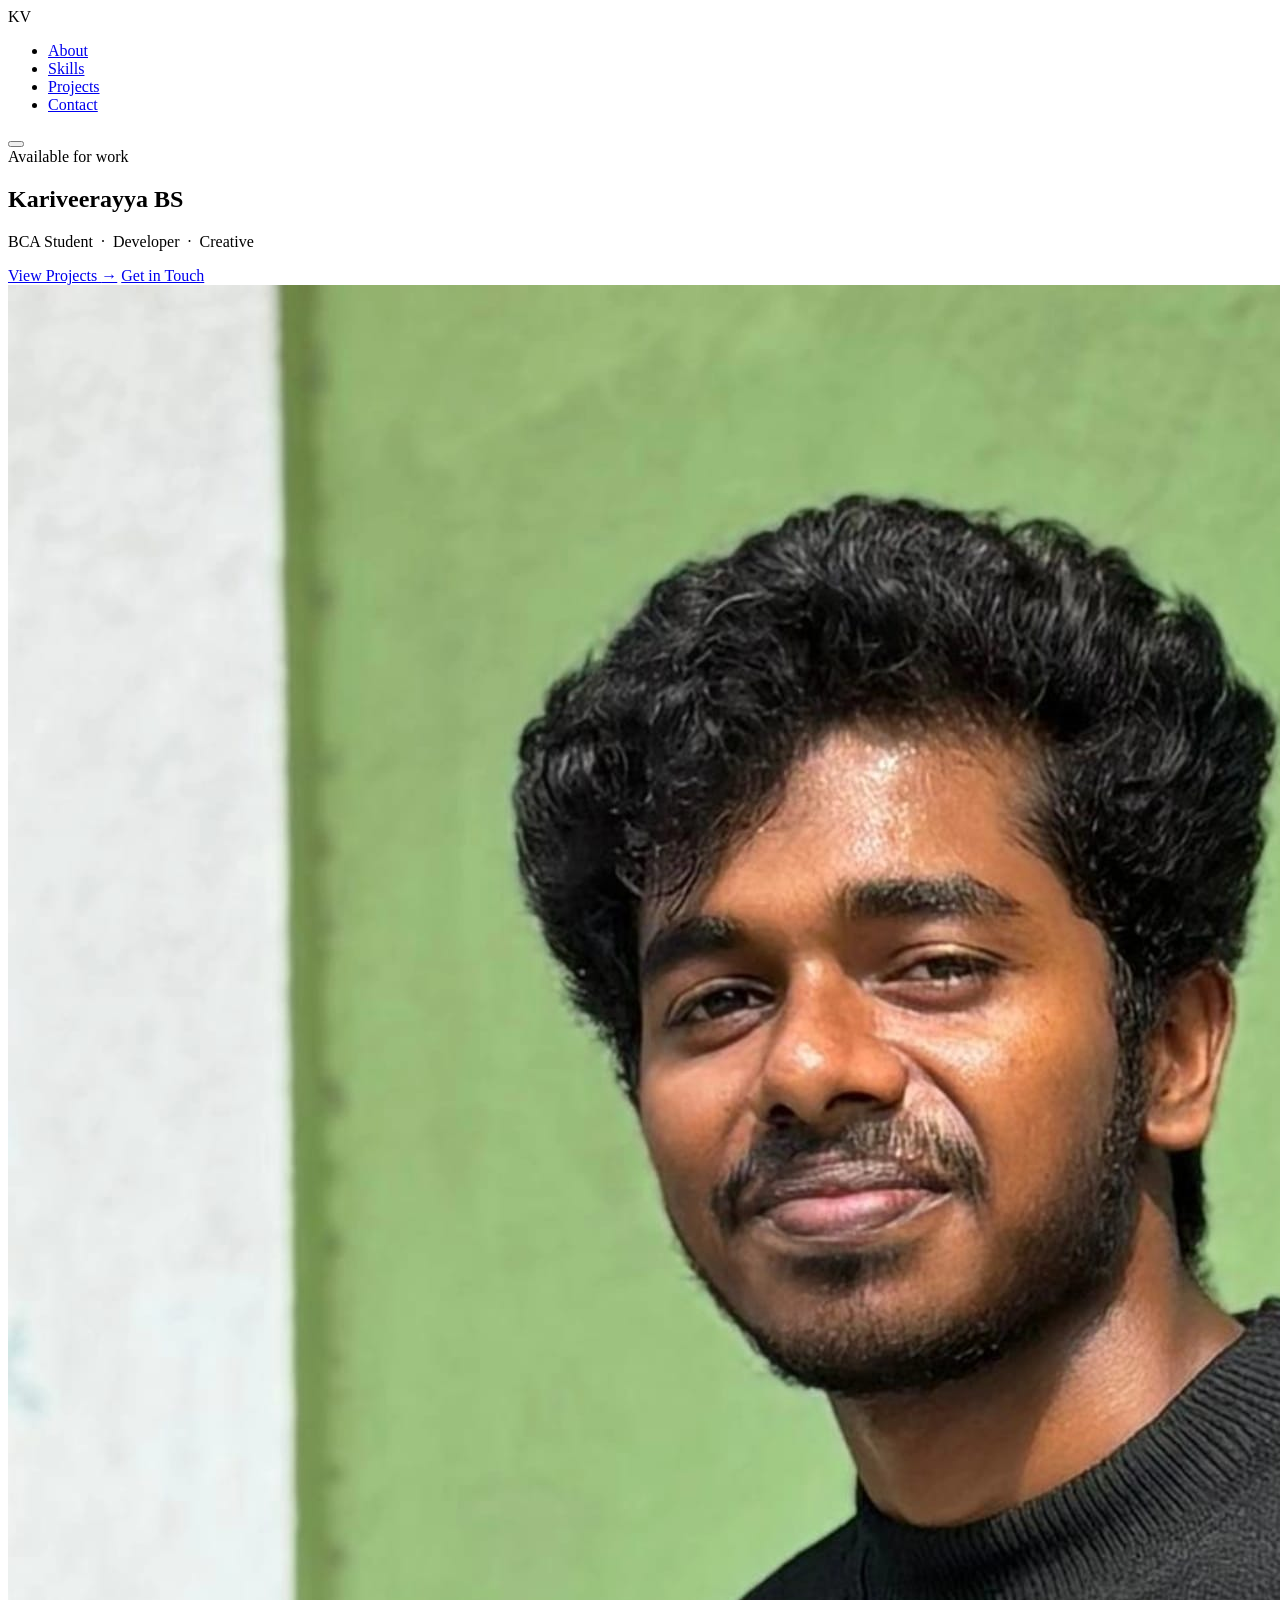
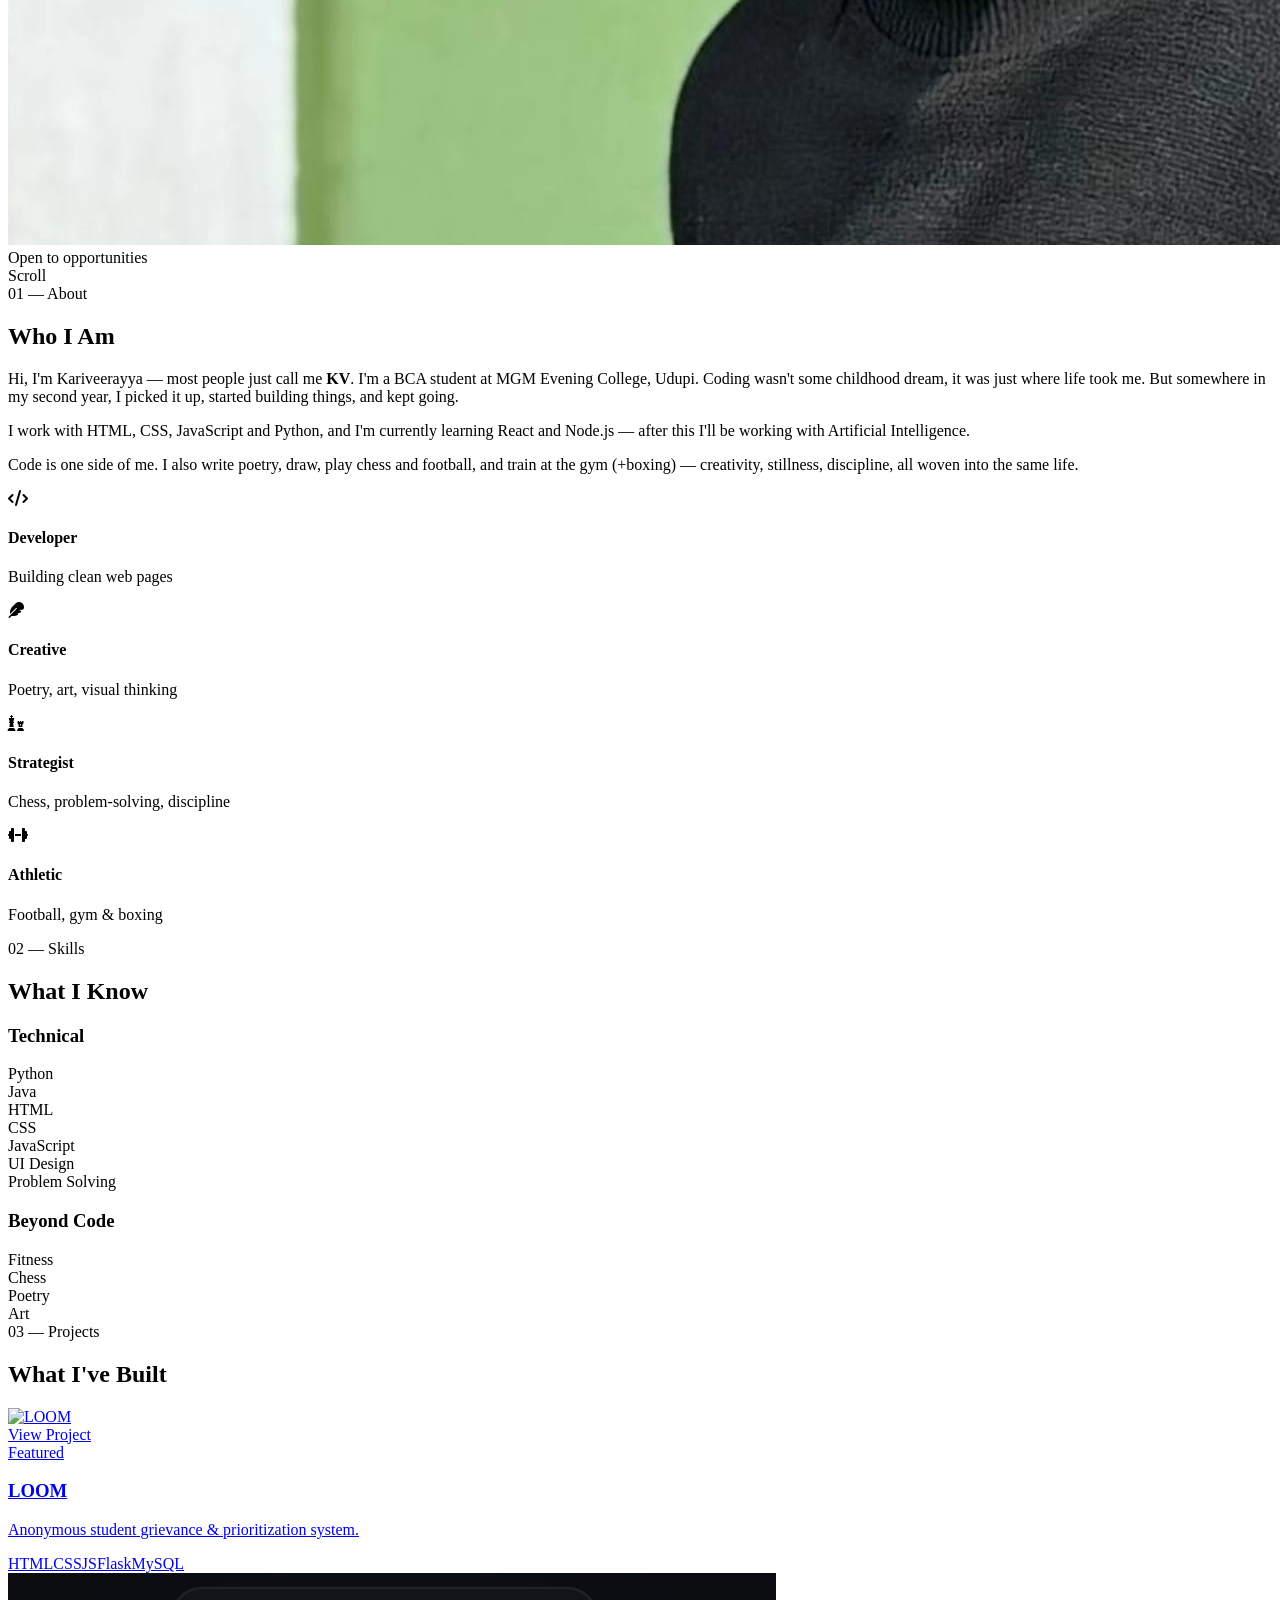
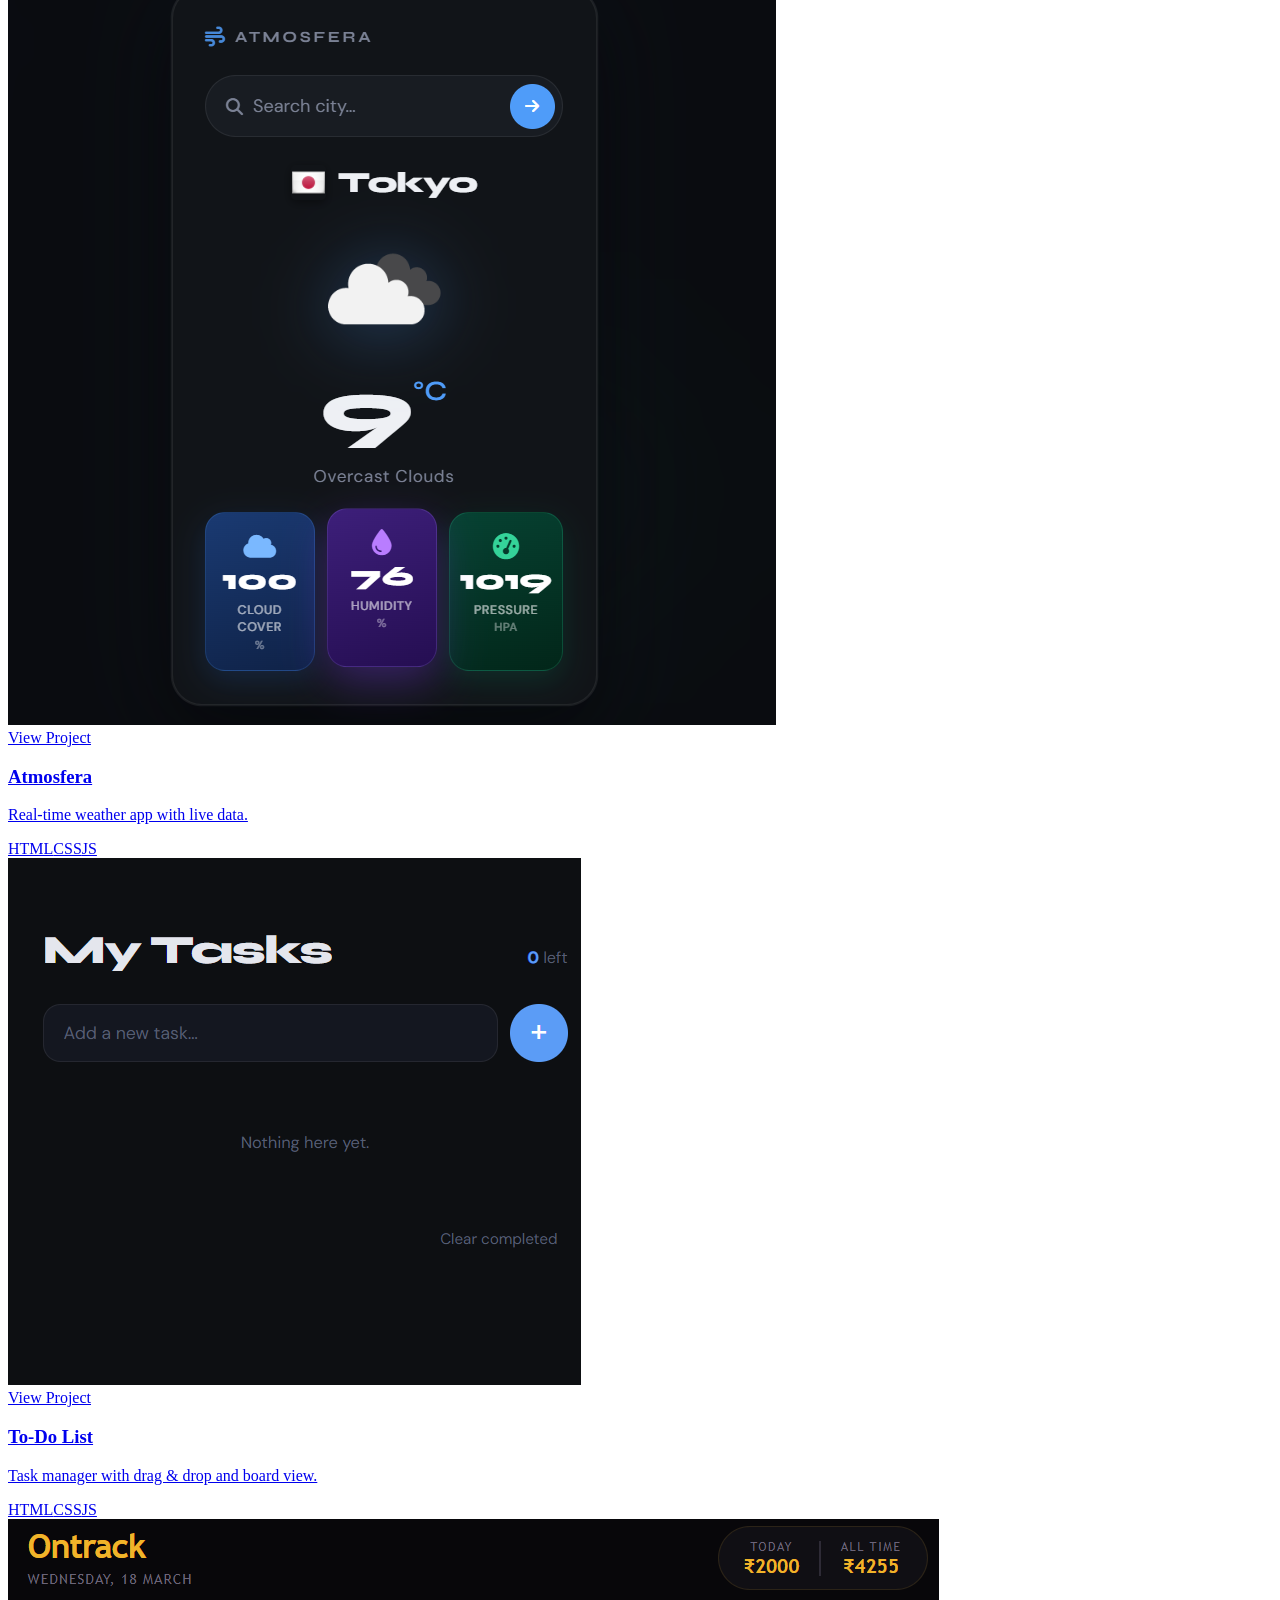
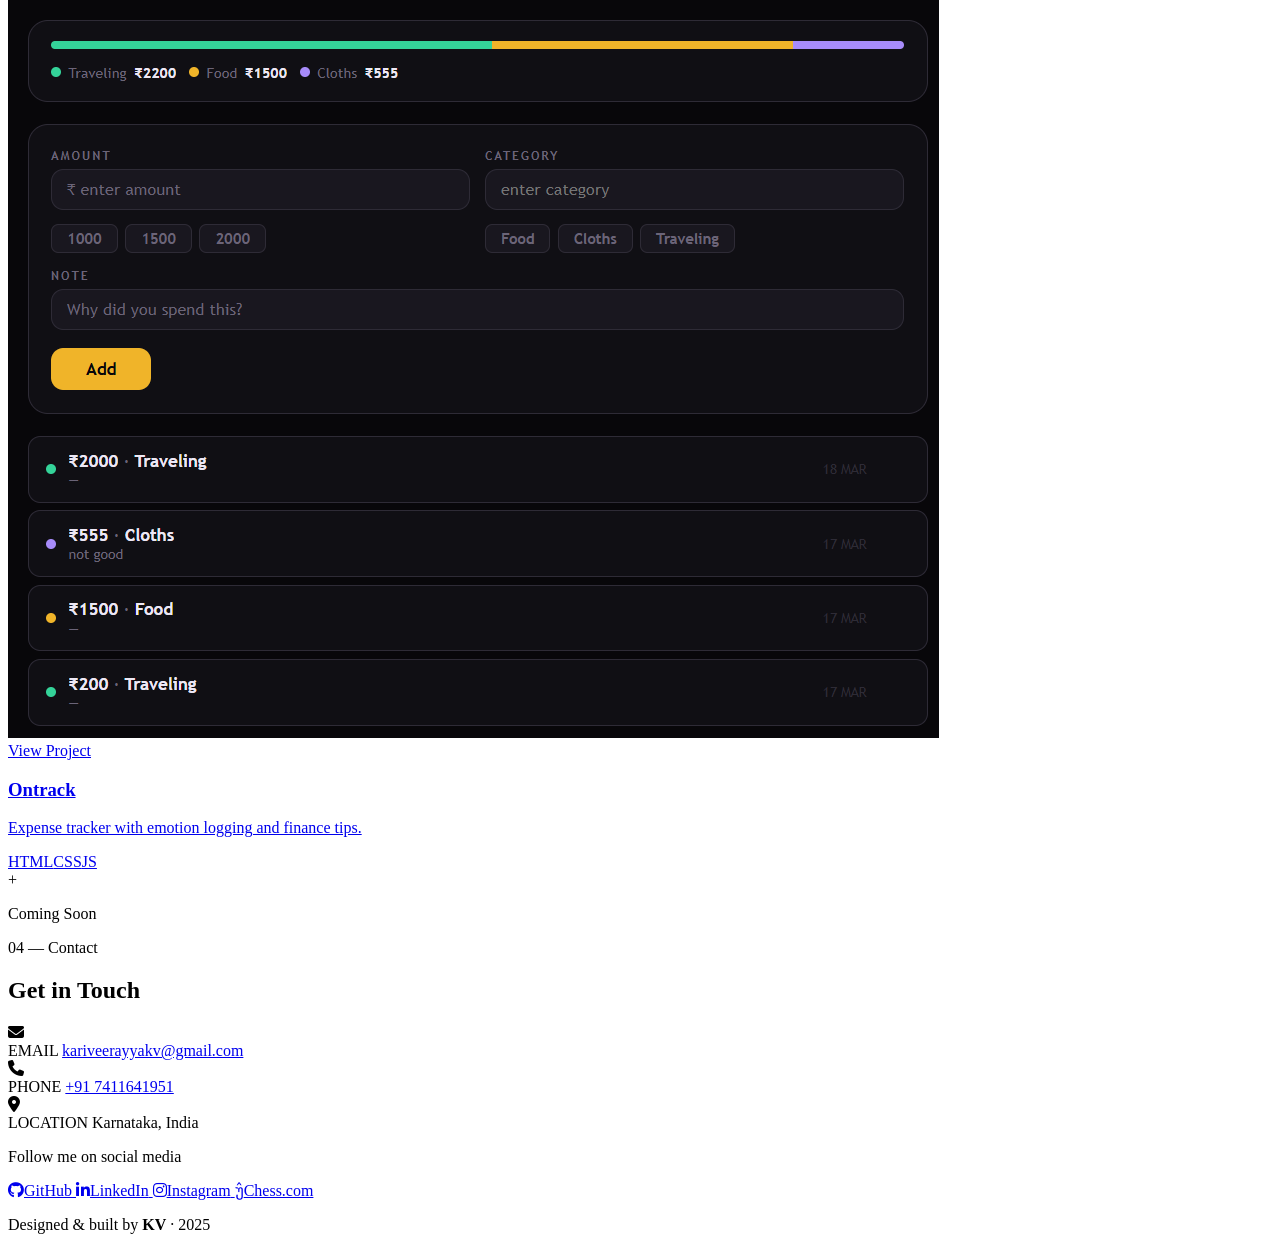
==== index.html @ 2c74ea08 "Update index.html" ====
<!DOCTYPE html>
<html lang="en">
<head>
  <meta charset="UTF-8">
  <meta name="viewport" content="width=device-width, initial-scale=1.0">
  <title>KV — Portfolio</title>
  <link rel="stylesheet" href="Portfolio.css">
  <link rel="stylesheet" href="https://cdnjs.cloudflare.com/ajax/libs/font-awesome/6.4.0/css/all.min.css">
</head>
<body>

  <div class="cursor" id="cursor"></div>
  <div class="cursor-trail" id="cursorTrail"></div>

  <header class="navbar" id="navbar">
    <span class="logo">KV</span>
    <nav>
      <ul id="nav-links">
        <li><a href="#about">About</a></li>
        <li><a href="#skills">Skills</a></li>
        <li><a href="#projects">Projects</a></li>
        <li><a href="#contact">Contact</a></li>
      </ul>
    </nav>
    <button class="menu-btn" onclick="toggleMenu()" aria-label="Toggle menu">
      <span></span><span></span><span></span>
    </button>
  </header>

  <section class="hero">
    <div class="hero-bg">
      <div class="hero-grid"></div>
      <div class="blob blob-1"></div>
      <div class="blob blob-2"></div>
    </div>
    <div class="hero-content">
      <div class="hero-text">
        <div class="hero-badge">Available for work</div>
        <h1 class="hero-name">
          <span class="name-line">Kariveerayya</span>
          <span class="name-line accent-line">BS</span>
        </h1>
        <p class="hero-sub">BCA Student &nbsp;·&nbsp; Developer &nbsp;·&nbsp; Creative</p>
        <div class="hero-cta">
          <a href="#projects" class="btn-primary">View Projects <span class="btn-arrow">→</span></a>
          <a href="#contact" class="btn-ghost">Get in Touch</a>
        </div>
      </div>
      <div class="hero-image">
        <div class="img-ring"></div>
        <div class="img-wrap">
          <img src="Profile.jpeg" alt="KV">
        </div>
        <div class="img-tag">
          <span class="dot-pulse"></span>
          Open to opportunities
        </div>
      </div>
    </div>
    <div class="scroll-hint">
      <span>Scroll</span>
      <div class="scroll-line"></div>
    </div>
  </section>

  <section id="about">
    <div class="section-inner">
      <div class="section-label">01 — About</div>
      <h2 class="section-title">Who I Am</h2>
      <div class="about-grid">
        <div class="about-text">
          <p>Hi, I'm Kariveerayya — most people just call me <strong>KV</strong>. I'm a BCA student at MGM Evening College, Udupi. Coding wasn't some childhood dream, it was just where life took me. But somewhere in my second year, I picked it up, started building things, and kept going.</p>
          <p>I work with HTML, CSS, JavaScript and Python, and I'm currently learning React and Node.js — after this I'll be working with Artificial Intelligence.</p>
          <p>Code is one side of me. I also write poetry, draw, play chess and football, and train at the gym (+boxing) — creativity, stillness, discipline, all woven into the same life.</p>
        </div>
        <div class="about-cards">
          <div class="about-card">
            <span class="card-icon"><i class="fa-solid fa-code"></i></span>
            <h4>Developer</h4>
            <p>Building clean web pages</p>
          </div>
          <div class="about-card">
            <span class="card-icon"><i class="fa-solid fa-feather"></i></span>
            <h4>Creative</h4>
            <p>Poetry, art, visual thinking</p>
          </div>
          <div class="about-card">
            <span class="card-icon"><i class="fa-solid fa-chess"></i></span>
            <h4>Strategist</h4>
            <p>Chess, problem-solving, discipline</p>
          </div>
          <div class="about-card">
            <span class="card-icon"><i class="fa-solid fa-dumbbell"></i></span>
            <h4>Athletic</h4>
            <p>Football, gym & boxing</p>
          </div>
        </div>
      </div>
    </div>
  </section>

  <section id="skills">
    <div class="section-inner">
      <div class="section-label">02 — Skills</div>
      <h2 class="section-title">What I Know</h2>
      <div class="skills-wrap">
        <div class="skills-group">
          <h3 class="skills-group-title">Technical</h3>
          <div class="skill-list">
            <div class="skill-pill">Python</div>
            <div class="skill-pill">Java</div>
            <div class="skill-pill">HTML</div>
            <div class="skill-pill">CSS</div>
            <div class="skill-pill">JavaScript</div>
            <div class="skill-pill">UI Design</div>
            <div class="skill-pill">Problem Solving</div>
          </div>
        </div>
        <div class="skills-group">
          <h3 class="skills-group-title">Beyond Code</h3>
          <div class="skill-list">
            <div class="skill-pill alt">Fitness</div>
            <div class="skill-pill alt">Chess</div>
            <div class="skill-pill alt">Poetry</div>
            <div class="skill-pill alt">Art</div>
          </div>
        </div>
      </div>
    </div>
  </section>

  <section id="projects">
    <div class="section-inner">
      <div class="section-label">03 — Projects</div>
      <h2 class="section-title">What I've Built</h2>
      <div class="project-grid">

        <div class="project-card">
          <a href="https://kariveerayyakv.github.io/Loom/" target="_blank" class="project-link">
            <div class="project-preview">
              <img src="loom.png" alt="LOOM">
              <div class="project-overlay"><span>View Project</span></div>
            </div>
            <div class="project-info">
              <div class="project-meta">
                <span class="project-badge featured">Featured</span>
              </div>
              <h3>LOOM</h3>
              <p>Anonymous student grievance & prioritization system.</p>
              <div class="project-tags"><span>HTML</span><span>CSS</span><span>JS</span><span>Flask</span><span>MySQL</span></div>
            </div>
          </a>
        </div>

        <div class="project-card">
          <a href="weather.html" class="project-link">
            <div class="project-preview">
              <img src="weather.png" alt="Atmosfera">
              <div class="project-overlay"><span>View Project</span></div>
            </div>
            <div class="project-info">
              <h3>Atmosfera</h3>
              <p>Real-time weather app with live data.</p>
              <div class="project-tags"><span>HTML</span><span>CSS</span><span>JS</span></div>
            </div>
          </a>
        </div>

        <div class="project-card">
          <a href="todolist.html" class="project-link">
            <div class="project-preview">
              <img src="todolist.png" alt="To-Do List">
              <div class="project-overlay"><span>View Project</span></div>
            </div>
            <div class="project-info">
              <h3>To-Do List</h3>
              <p>Task manager with drag & drop and board view.</p>
              <div class="project-tags"><span>HTML</span><span>CSS</span><span>JS</span></div>
            </div>
          </a>
        </div>

        <div class="project-card">
          <a href="ontrack.html" class="project-link">
            <div class="project-preview">
              <img src="Ontrack.png" alt="Ontrack">
              <div class="project-overlay"><span>View Project</span></div>
            </div>
            <div class="project-info">
              <h3>Ontrack</h3>
              <p>Expense tracker with emotion logging and finance tips.</p>
              <div class="project-tags"><span>HTML</span><span>CSS</span><span>JS</span></div>
            </div>
          </a>
        </div>

        <div class="project-card project-placeholder">
          <div class="placeholder-inner">
            <span>+</span>
            <p>Coming Soon</p>
          </div>
        </div>

      </div>
    </div>
  </section>

  <section id="contact">
    <div class="section-inner">
      <div class="section-label">04 — Contact</div>
      <h2 class="section-title">Get in Touch</h2>
      <div class="contact-layout">
        <div class="contact-details">
          <div class="contact-item">
            <div class="contact-icon"><i class="fa-solid fa-envelope"></i></div>
            <div>
              <span class="contact-label">EMAIL</span>
              <a href="mailto:kariveerayyakv@gmail.com" class="contact-value">kariveerayyakv@gmail.com</a>
            </div>
          </div>
          <div class="contact-item">
            <div class="contact-icon"><i class="fa-solid fa-phone"></i></div>
            <div>
              <span class="contact-label">PHONE</span>
              <a href="tel:+917411641951" class="contact-value">+91 7411641951</a>
            </div>
          </div>
          <div class="contact-item">
            <div class="contact-icon"><i class="fa-solid fa-location-dot"></i></div>
            <div>
              <span class="contact-label">LOCATION</span>
              <span class="contact-value">Karnataka, India</span>
            </div>
          </div>
        </div>
        <div class="social-section">
          <p class="social-label">Follow me on social media</p>
          <div class="social-grid">
            <a href="https://github.com/kariveerayyakv" class="social-card" target="_blank">
              <i class="fa-brands fa-github"></i><span>GitHub</span>
            </a>
            <a href="https://www.linkedin.com/in/kariveerayya-b-s-931800388" class="social-card" target="_blank">
              <i class="fa-brands fa-linkedin-in"></i><span>LinkedIn</span>
            </a>
            <a href="https://www.instagram.com/pieces_of_kariveerayya_51" class="social-card" target="_blank">
              <i class="fa-brands fa-instagram"></i><span>Instagram</span>
            </a>
            <a href="https://www.chess.com/member/kv_51" class="social-card" target="_blank">
              <i class="fa-brands fa-chess-knight"></i><span>Chess.com</span>
            </a>
          </div>
        </div>
      </div>
    </div>
  </section>

  <footer class="site-footer">
    <p>Designed & built by <strong>KV</strong> · 2025</p>
  </footer>

  <script src="Portfolio.js"></script>
</body>
</html>
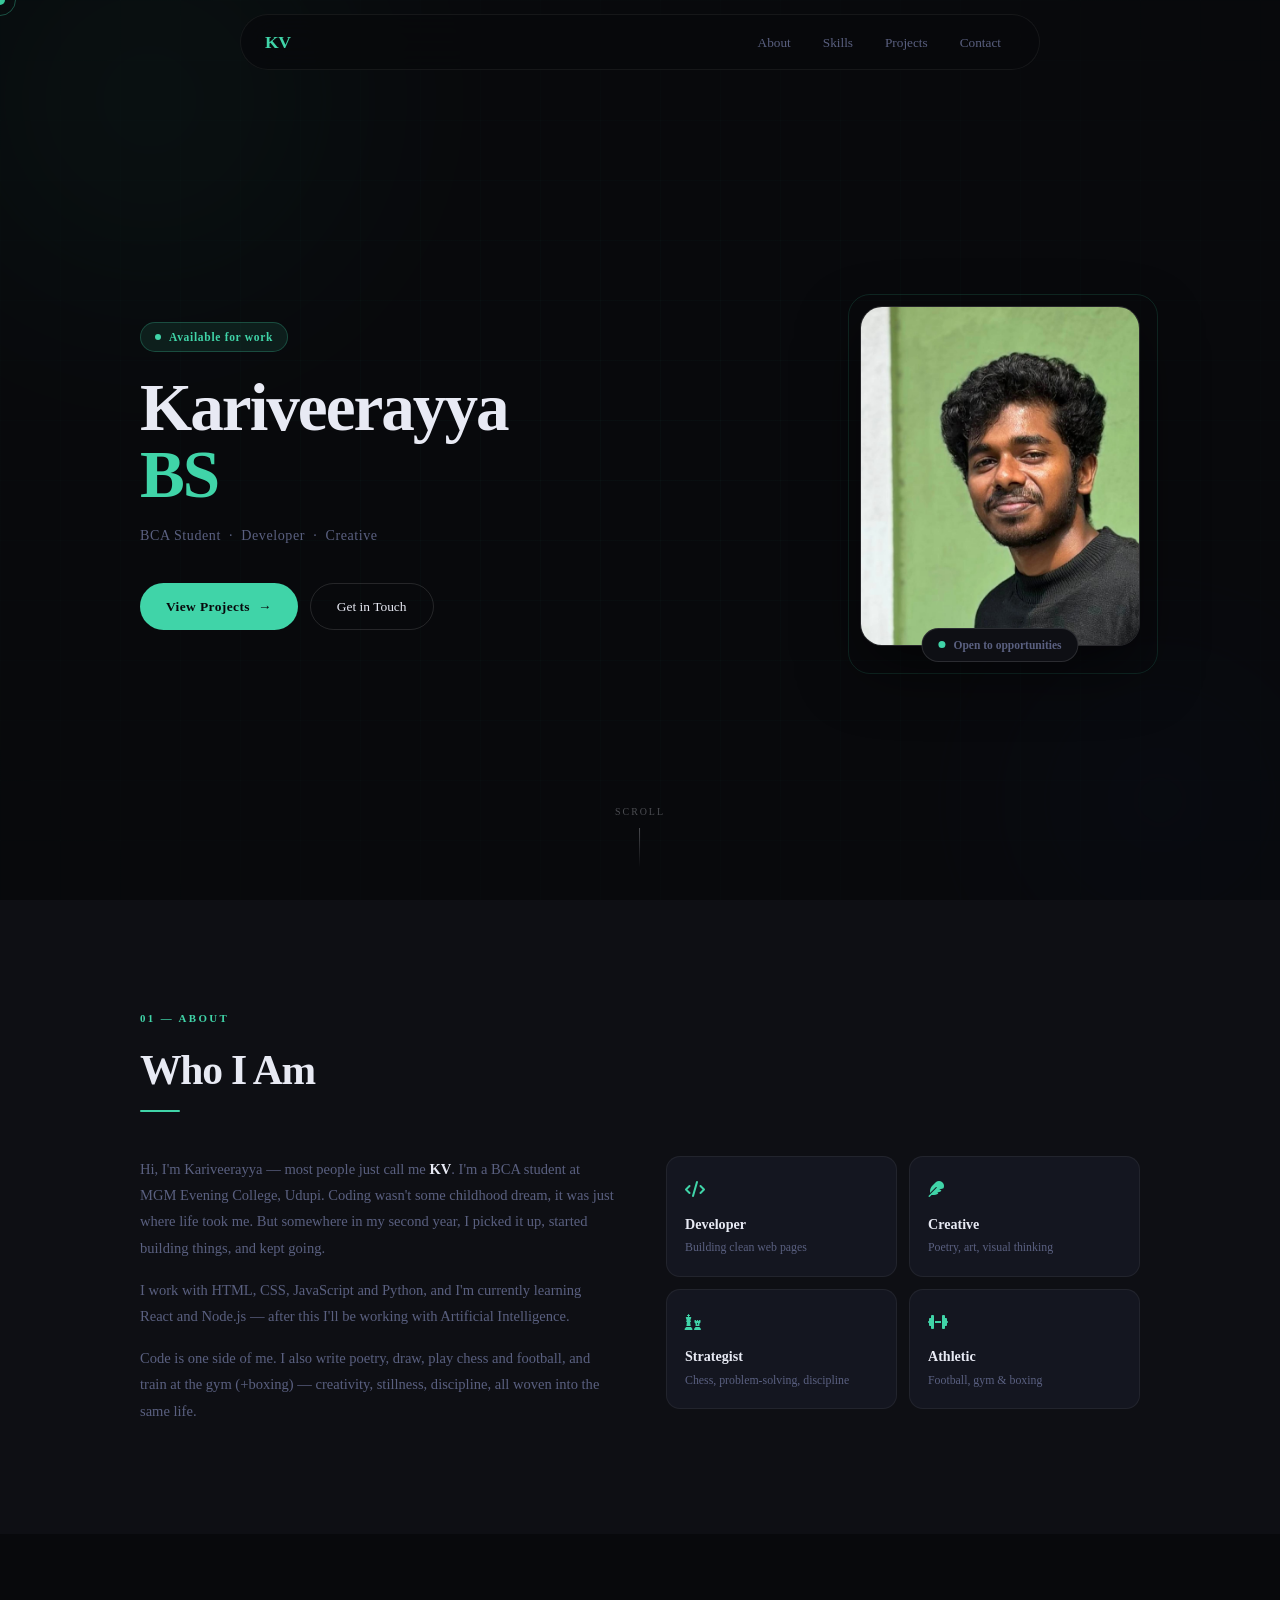
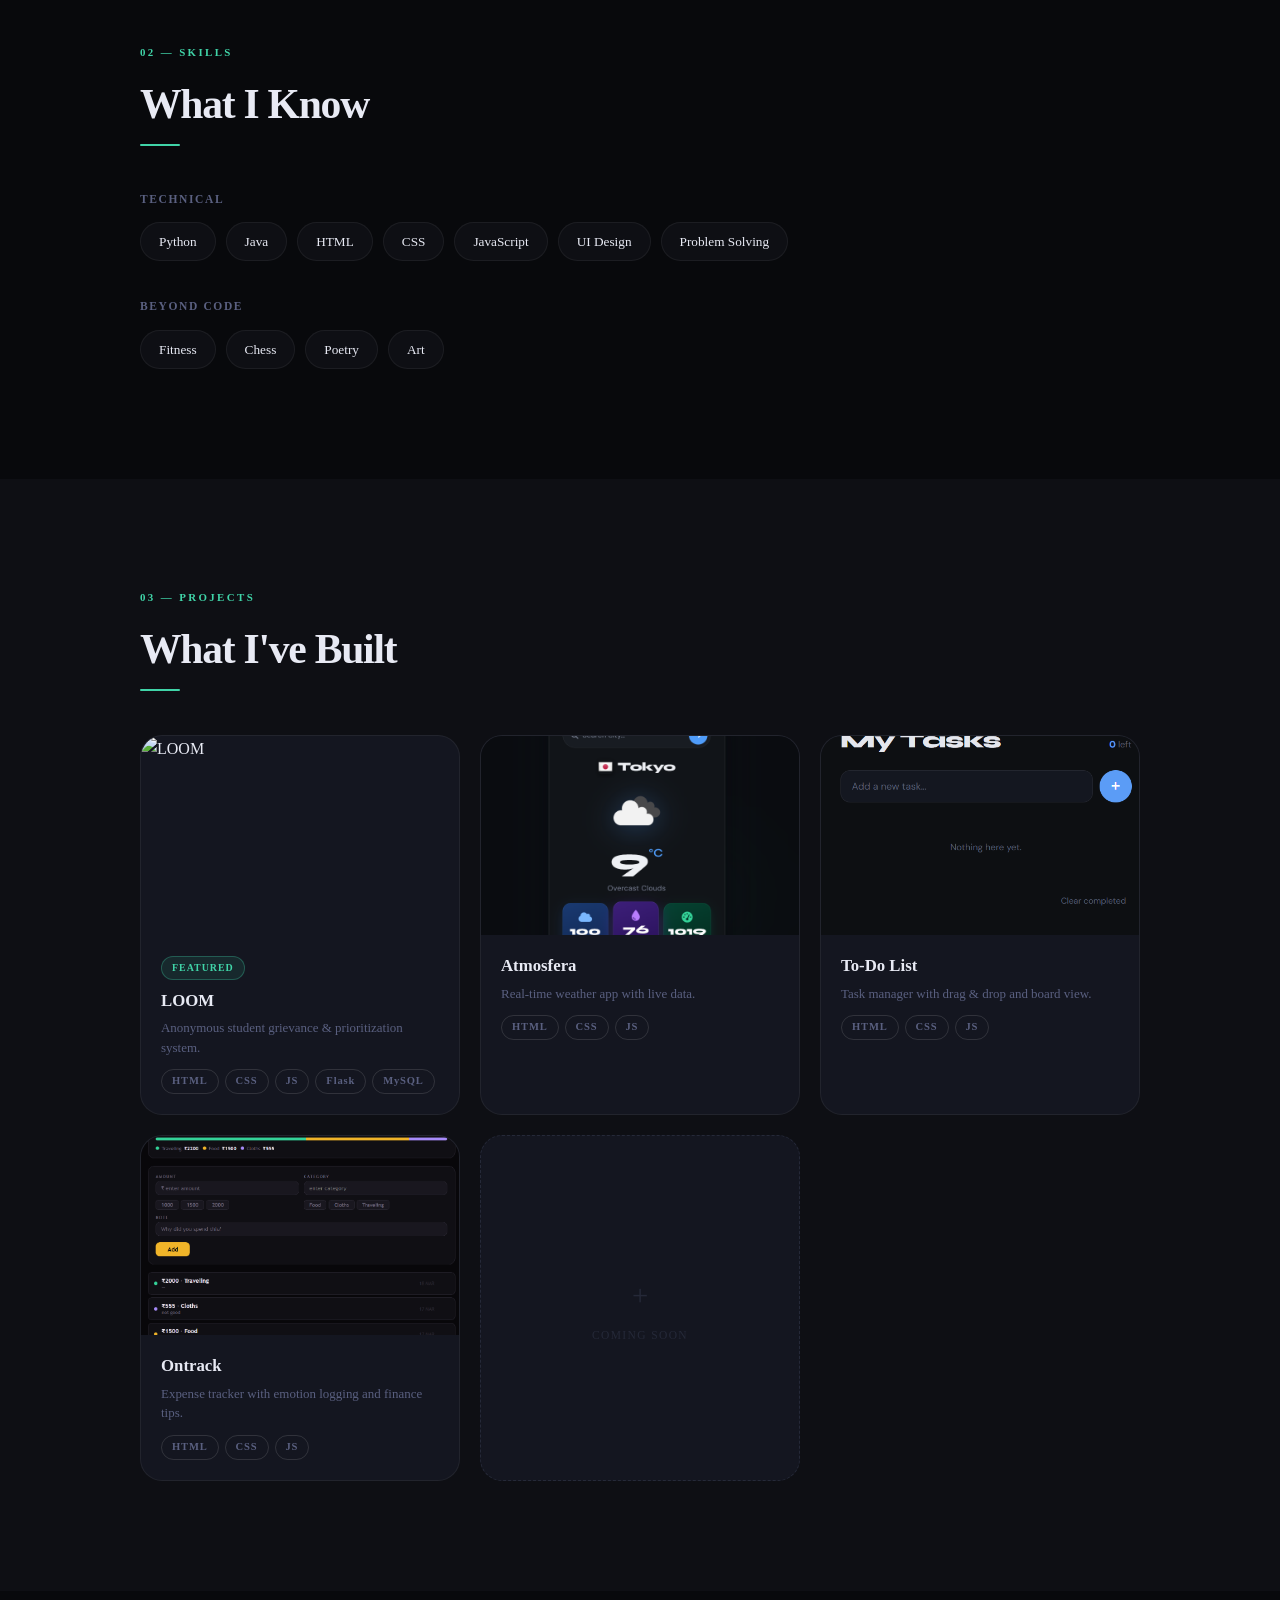
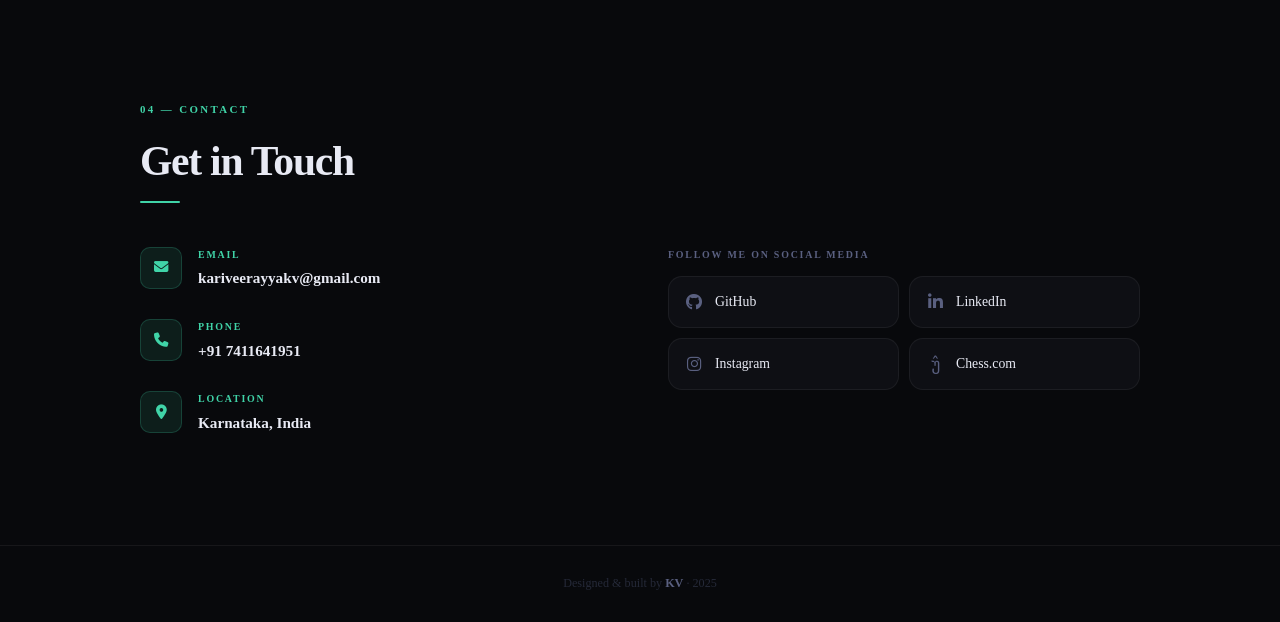
==== commit ccc28c8e: "Update index.html Updated the HTML structure and corrected the case of the CSS file reference." ====
--- a/index.html
+++ b/index.html
@@ -4,7 +4,7 @@
   <meta charset="UTF-8">
   <meta name="viewport" content="width=device-width, initial-scale=1.0">
   <title>KV — Portfolio</title>
-  <link rel="stylesheet" href="Portfolio.css">
+  <link rel="stylesheet" href="portfolio.css">
   <link rel="stylesheet" href="https://cdnjs.cloudflare.com/ajax/libs/font-awesome/6.4.0/css/all.min.css">
 </head>
 <body>
@@ -258,6 +258,6 @@
     <p>Designed & built by <strong>KV</strong> · 2025</p>
   </footer>
 
-  <script src="Portfolio.js"></script>
+  <script src="portfolio.js"></script>
 </body>
 </html>
--- a/portfolio.css
+++ b/portfolio.css
@@ -0,0 +1,658 @@
+*, *::before, *::after { margin: 0; padding: 0; box-sizing: border-box; }
+
+:root {
+  --bg:         #08090c;
+  --s1:         #0e0f14;
+  --s2:         #141620;
+  --s3:         #1c1f2e;
+  --border:     rgba(255,255,255,0.06);
+  --border-hi:  rgba(255,255,255,0.12);
+  --text:       #e8eaf4;
+  --muted:      #5a6080;
+  --faint:      #252938;
+  --accent:     #40d4a8;
+  --accent-dim: rgba(64,212,168,0.1);
+  --accent-glo: rgba(64,212,168,0.2);
+  --r:          14px;
+  --rl:         22px;
+  --nav-h:      72px;
+  --ease:       cubic-bezier(.4,0,.2,1);
+  --font-d:     Palatino, 'Palatino Linotype', 'Book Antiqua', serif;
+  --font-b:     Palatino, 'Palatino Linotype', 'Book Antiqua', serif;
+}
+
+html { scroll-behavior: smooth; }
+
+body {
+  background: var(--bg);
+  color: var(--text);
+  font-family: var(--font-b);
+  line-height: 1.6;
+  overflow-x: hidden;
+  cursor: none;
+}
+
+.cursor {
+  position: fixed;
+  width: 10px; height: 10px;
+  background: var(--accent);
+  border-radius: 50%;
+  pointer-events: none;
+  z-index: 9999;
+  transform: translate(-50%,-50%);
+  transition: width .15s, height .15s, background .15s;
+  mix-blend-mode: difference;
+}
+
+.cursor-trail {
+  position: fixed;
+  width: 32px; height: 32px;
+  border: 1px solid rgba(64,212,168,0.35);
+  border-radius: 50%;
+  pointer-events: none;
+  z-index: 9998;
+  transform: translate(-50%,-50%);
+  transition: left .1s var(--ease), top .1s var(--ease);
+}
+
+body:hover .cursor { opacity: 1; }
+
+.navbar {
+  position: fixed;
+  top: 14px; left: 50%;
+  transform: translateX(-50%);
+  width: 92%; max-width: 800px;
+  display: flex; align-items: center; justify-content: space-between;
+  padding: 13px 24px;
+  background: rgba(8,9,12,0.8);
+  border: 1px solid var(--border);
+  border-radius: 50px;
+  backdrop-filter: blur(20px);
+  z-index: 500;
+  transition: box-shadow .3s;
+}
+
+.navbar.scrolled {
+  box-shadow: 0 8px 40px rgba(0,0,0,0.4);
+  border-color: var(--border-hi);
+}
+
+.logo {
+  font-family: var(--font-d);
+  font-size: 1.1rem;
+  font-weight: 800;
+  color: var(--accent);
+  letter-spacing: -0.02em;
+}
+
+#nav-links { display: flex; gap: 4px; list-style: none; }
+
+#nav-links a {
+  color: var(--muted);
+  text-decoration: none;
+  font-size: 0.83rem;
+  font-weight: 500;
+  padding: 6px 14px;
+  border-radius: 50px;
+  transition: color .2s, background .2s;
+}
+
+#nav-links a:hover { color: var(--text); background: var(--s2); }
+
+.menu-btn {
+  display: none;
+  flex-direction: column;
+  gap: 5px;
+  background: none; border: none;
+  cursor: pointer; padding: 4px;
+}
+
+.menu-btn span {
+  display: block; width: 22px; height: 2px;
+  background: var(--text); border-radius: 2px;
+  transition: all .25s var(--ease);
+}
+
+.hero {
+  min-height: 100vh;
+  display: flex; flex-direction: column;
+  justify-content: center;
+  padding: calc(var(--nav-h) + 40px) 8% 60px;
+  position: relative; overflow: hidden;
+}
+
+.hero-bg {
+  position: absolute; inset: 0;
+  pointer-events: none; z-index: 0;
+}
+
+.hero-grid {
+  position: absolute; inset: 0;
+  background-image:
+    linear-gradient(rgba(64,212,168,0.03) 1px, transparent 1px),
+    linear-gradient(90deg, rgba(64,212,168,0.03) 1px, transparent 1px);
+  background-size: 60px 60px;
+  mask-image: radial-gradient(ellipse 80% 80% at 50% 50%, black, transparent);
+}
+
+.blob {
+  position: absolute;
+  border-radius: 50%;
+  filter: blur(100px);
+  opacity: 0.12;
+  animation: blobDrift 18s ease-in-out infinite alternate;
+}
+
+.blob-1 {
+  width: 600px; height: 600px;
+  background: radial-gradient(circle, #1a6b52, transparent 70%);
+  top: -200px; left: -150px;
+}
+
+.blob-2 {
+  width: 400px; height: 400px;
+  background: radial-gradient(circle, #1a3060, transparent 70%);
+  bottom: -100px; right: -80px;
+  animation-duration: 22s; animation-delay: -8s;
+}
+
+@keyframes blobDrift {
+  from { transform: translate(0,0) scale(1); }
+  to   { transform: translate(40px,30px) scale(1.12); }
+}
+
+.hero-content {
+  position: relative; z-index: 1;
+  display: flex; align-items: center;
+  justify-content: space-between;
+  gap: 48px; max-width: 1000px;
+  margin: 0 auto; width: 100%;
+}
+
+.hero-text { flex: 1; animation: fadeUp .8s var(--ease) both; }
+
+.hero-badge {
+  display: inline-flex; align-items: center; gap: 8px;
+  background: var(--accent-dim);
+  border: 1px solid rgba(64,212,168,0.25);
+  border-radius: 50px;
+  padding: 5px 14px;
+  font-size: 0.72rem; font-weight: 600;
+  color: var(--accent);
+  letter-spacing: 0.06em;
+  margin-bottom: 22px;
+}
+
+.hero-badge::before {
+  content: '';
+  width: 6px; height: 6px;
+  background: var(--accent);
+  border-radius: 50%;
+  animation: pulse 2s ease-in-out infinite;
+}
+
+@keyframes pulse {
+  0%,100% { opacity: 1; transform: scale(1); }
+  50%      { opacity: .4; transform: scale(.7); }
+}
+
+.hero-name {
+  font-family: var(--font-d);
+  font-size: clamp(2.4rem, 5.5vw, 4.2rem);
+  font-weight: 800;
+  line-height: 1.0;
+  letter-spacing: -0.03em;
+  color: var(--text);
+  margin-bottom: 16px;
+}
+
+.name-line { display: block; }
+.accent-line { color: var(--accent); }
+
+.hero-sub {
+  font-size: 0.88rem;
+  color: var(--muted);
+  margin-bottom: 36px;
+  letter-spacing: 0.04em;
+}
+
+.hero-cta { display: flex; gap: 12px; flex-wrap: wrap; }
+
+.btn-primary {
+  display: inline-flex; align-items: center; gap: 8px;
+  background: var(--accent);
+  color: #08090c;
+  padding: 12px 26px;
+  border-radius: 50px;
+  font-family: var(--font-d);
+  font-size: 0.84rem; font-weight: 700;
+  text-decoration: none;
+  letter-spacing: 0.03em;
+  transition: transform .2s, box-shadow .2s;
+  position: relative; overflow: hidden;
+}
+
+.btn-primary::after {
+  content: '';
+  position: absolute; inset: 0;
+  background: white;
+  opacity: 0;
+  transition: opacity .2s;
+}
+
+.btn-primary:hover { transform: translateY(-2px); box-shadow: 0 10px 30px var(--accent-glo); }
+.btn-primary:hover::after { opacity: 0.06; }
+.btn-arrow { transition: transform .2s; }
+.btn-primary:hover .btn-arrow { transform: translateX(4px); }
+
+.btn-ghost {
+  background: transparent; color: var(--text);
+  padding: 12px 26px;
+  border-radius: 50px;
+  border: 1px solid var(--border-hi);
+  font-size: 0.84rem; font-weight: 500;
+  text-decoration: none;
+  transition: border-color .2s, background .2s, color .2s;
+}
+
+.btn-ghost:hover {
+  border-color: var(--accent);
+  background: var(--accent-dim);
+  color: var(--accent);
+}
+
+.hero-image {
+  flex-shrink: 0; position: relative;
+  animation: fadeUp .8s var(--ease) .2s both;
+}
+
+.img-ring {
+  position: absolute;
+  width: 310px; height: 380px;
+  border: 1px solid rgba(64,212,168,0.15);
+  border-radius: var(--rl);
+  top: -12px; left: -12px;
+  animation: float 5s ease-in-out infinite;
+  z-index: 0;
+}
+
+.img-wrap {
+  position: relative; z-index: 1;
+  width: 280px; height: 340px;
+  border-radius: var(--rl);
+  overflow: hidden;
+  border: 1px solid var(--border-hi);
+  box-shadow: 0 24px 60px rgba(0,0,0,0.5);
+  animation: float 5s ease-in-out infinite;
+}
+
+.img-wrap img { width: 100%; height: 100%; object-fit: cover; }
+
+.img-tag {
+  position: absolute; z-index: 2;
+  bottom: -16px; left: 50%;
+  transform: translateX(-50%);
+  background: var(--s1);
+  border: 1px solid var(--border-hi);
+  border-radius: 50px;
+  padding: 7px 16px;
+  font-size: 0.72rem; font-weight: 600;
+  color: var(--muted);
+  white-space: nowrap;
+  display: flex; align-items: center; gap: 8px;
+}
+
+.dot-pulse {
+  width: 7px; height: 7px;
+  background: var(--accent);
+  border-radius: 50%;
+  animation: pulse 2s ease-in-out infinite;
+}
+
+@keyframes float {
+  0%,100% { transform: translateY(0); }
+  50%      { transform: translateY(-10px); }
+}
+
+.scroll-hint {
+  position: absolute; bottom: 32px; left: 50%;
+  transform: translateX(-50%);
+  display: flex; flex-direction: column;
+  align-items: center; gap: 8px; opacity: 0.3;
+  z-index: 1;
+}
+
+.scroll-hint span { font-size: 0.62rem; letter-spacing: .2em; text-transform: uppercase; }
+
+.scroll-line {
+  width: 1px; height: 40px;
+  background: linear-gradient(to bottom, var(--text), transparent);
+  animation: scrollPulse 2s ease-in-out infinite;
+}
+
+@keyframes scrollPulse {
+  0%,100% { opacity: .3; transform: scaleY(1); }
+  50%      { opacity: .8; transform: scaleY(1.2); }
+}
+
+section { padding: 110px 8%; scroll-margin-top: 100px; }
+
+.section-inner { max-width: 1000px; margin: 0 auto; }
+
+.section-label {
+  font-size: 0.68rem; font-weight: 700;
+  letter-spacing: 0.22em; text-transform: uppercase;
+  color: var(--accent); margin-bottom: 10px;
+}
+
+.section-title {
+  font-family: var(--font-d);
+  font-size: clamp(1.6rem, 3.5vw, 2.6rem);
+  font-weight: 800; letter-spacing: -0.03em;
+  color: var(--text); margin-bottom: 52px;
+  position: relative; display: inline-block;
+}
+
+.section-title::after {
+  content: '';
+  position: absolute;
+  bottom: -8px; left: 0;
+  width: 40px; height: 2px;
+  background: var(--accent);
+  border-radius: 2px;
+}
+
+#about { background: var(--s1); }
+
+.about-grid {
+  display: grid; grid-template-columns: 1fr 1fr;
+  gap: 52px; align-items: start;
+}
+
+.about-text p {
+  color: var(--muted); margin-bottom: 16px;
+  font-size: 0.91rem; line-height: 1.8;
+}
+
+.about-text p strong { color: var(--text); }
+.about-text p:last-child { margin-bottom: 0; }
+
+.about-cards { display: grid; grid-template-columns: 1fr 1fr; gap: 12px; }
+
+.about-card {
+  background: var(--s2); border: 1px solid var(--border);
+  border-radius: var(--r); padding: 20px 18px;
+  transition: border-color .2s, transform .2s var(--ease), box-shadow .2s;
+}
+
+.about-card:hover {
+  border-color: rgba(64,212,168,0.25);
+  transform: translateY(-4px);
+  box-shadow: 0 12px 30px rgba(0,0,0,0.3);
+}
+
+.card-icon {
+  display: block; color: var(--accent);
+  font-size: 1rem; margin-bottom: 10px;
+}
+
+.about-card h4 {
+  font-family: var(--font-d); font-size: 0.88rem;
+  font-weight: 700; color: var(--text); margin-bottom: 4px;
+}
+
+.about-card p { font-size: 0.74rem; color: var(--muted); line-height: 1.4; }
+
+.skills-wrap { display: flex; flex-direction: column; gap: 36px; }
+
+.skills-group-title {
+  font-family: var(--font-d); font-size: 0.72rem;
+  font-weight: 700; letter-spacing: .14em;
+  text-transform: uppercase; color: var(--muted);
+  margin-bottom: 14px;
+}
+
+.skill-list { display: flex; flex-wrap: wrap; gap: 10px; }
+
+.skill-pill {
+  padding: 8px 18px;
+  background: var(--s1); border: 1px solid var(--border);
+  border-radius: 50px; font-size: 0.83rem;
+  color: var(--text); cursor: default;
+  transition: all .2s var(--ease);
+}
+
+.skill-pill:hover {
+  border-color: var(--accent);
+  background: var(--accent-dim);
+  color: var(--accent);
+  transform: translateY(-2px);
+}
+
+.skill-pill.alt:hover {
+  border-color: var(--border-hi);
+  background: rgba(255,255,255,0.04);
+  color: var(--text);
+}
+
+#projects { background: var(--s1); }
+
+.project-grid {
+  display: grid;
+  grid-template-columns: repeat(auto-fill, minmax(290px, 1fr));
+  gap: 20px;
+}
+
+.project-card {
+  background: var(--s2); border: 1px solid var(--border);
+  border-radius: var(--rl); overflow: hidden;
+  transition: transform .25s var(--ease), box-shadow .25s, border-color .25s;
+}
+
+.project-card:hover {
+  transform: translateY(-6px);
+  box-shadow: 0 20px 50px rgba(0,0,0,0.4);
+  border-color: var(--border-hi);
+}
+
+.project-link { display: block; text-decoration: none; color: inherit; }
+
+.project-preview { position: relative; aspect-ratio: 16/10; overflow: hidden; }
+
+.project-preview img {
+  width: 100%; height: 100%; object-fit: cover;
+  display: block; transition: transform .4s var(--ease);
+}
+
+.project-card:hover .project-preview img { transform: scale(1.06); }
+
+.project-overlay {
+  position: absolute; inset: 0;
+  background: rgba(64,212,168,0.12);
+  display: flex; align-items: center; justify-content: center;
+  opacity: 0; transition: opacity .25s;
+}
+
+.project-card:hover .project-overlay { opacity: 1; }
+
+.project-overlay span {
+  background: var(--accent); color: #08090c;
+  font-family: var(--font-d); font-size: 0.76rem;
+  font-weight: 800; letter-spacing: .1em;
+  text-transform: uppercase; padding: 9px 20px;
+  border-radius: 50px;
+}
+
+.project-info { padding: 18px 20px 20px; }
+
+.project-meta { margin-bottom: 8px; }
+
+.project-badge {
+  display: inline-block;
+  font-size: 0.62rem; font-weight: 700;
+  letter-spacing: .1em; text-transform: uppercase;
+  padding: 3px 10px; border-radius: 50px;
+}
+
+.project-badge.featured {
+  background: var(--accent-dim);
+  border: 1px solid rgba(64,212,168,0.3);
+  color: var(--accent);
+}
+
+.project-info h3 {
+  font-family: var(--font-d); font-size: 1.05rem;
+  font-weight: 800; color: var(--text); margin-bottom: 4px;
+}
+
+.project-info p {
+  font-size: 0.81rem; color: var(--muted);
+  margin-bottom: 12px; line-height: 1.5;
+}
+
+.project-tags { display: flex; gap: 6px; flex-wrap: wrap; }
+
+.project-tags span {
+  font-size: 0.66rem; font-weight: 600;
+  letter-spacing: .08em; padding: 3px 10px;
+  border-radius: 50px; border: 1px solid var(--border-hi);
+  color: var(--muted);
+}
+
+.project-placeholder {
+  border-style: dashed; border-color: var(--faint);
+  display: flex; align-items: center;
+  justify-content: center; min-height: 220px;
+}
+
+.placeholder-inner { text-align: center; color: var(--faint); }
+
+.placeholder-inner span {
+  display: block; font-size: 1.8rem; margin-bottom: 8px;
+}
+
+.placeholder-inner p {
+  font-size: 0.72rem; letter-spacing: .12em; text-transform: uppercase;
+}
+
+.contact-layout {
+  display: grid; grid-template-columns: 1fr 1fr;
+  gap: 56px; align-items: start;
+}
+
+.contact-details { display: flex; flex-direction: column; gap: 28px; }
+
+.contact-item { display: flex; align-items: flex-start; gap: 16px; }
+
+.contact-icon {
+  width: 42px; height: 42px;
+  background: var(--accent-dim);
+  border: 1px solid rgba(64,212,168,0.2);
+  border-radius: 10px;
+  display: flex; align-items: center; justify-content: center;
+  color: var(--accent); font-size: 0.9rem; flex-shrink: 0;
+  transition: transform .2s, box-shadow .2s;
+}
+
+.contact-item:hover .contact-icon {
+  transform: scale(1.08);
+  box-shadow: 0 6px 20px var(--accent-glo);
+}
+
+.contact-label {
+  display: block; font-size: 0.62rem; font-weight: 700;
+  letter-spacing: .18em; text-transform: uppercase;
+  color: var(--accent); margin-bottom: 4px;
+}
+
+.contact-value {
+  display: block; font-family: var(--font-d);
+  font-size: 0.95rem; font-weight: 700;
+  color: var(--text); text-decoration: none;
+  transition: color .2s;
+}
+
+a.contact-value:hover { color: var(--accent); }
+
+.social-label {
+  font-size: 0.62rem; font-weight: 700;
+  letter-spacing: .18em; text-transform: uppercase;
+  color: var(--muted); margin-bottom: 14px;
+}
+
+.social-grid { display: grid; grid-template-columns: 1fr 1fr; gap: 10px; }
+
+.social-card {
+  display: flex; align-items: center; gap: 12px;
+  padding: 14px 16px;
+  background: var(--s1); border: 1px solid var(--border);
+  border-radius: var(--r); color: var(--text);
+  text-decoration: none; font-size: 0.86rem; font-weight: 500;
+  transition: border-color .2s, background .2s, transform .2s var(--ease), color .2s;
+}
+
+.social-card i {
+  font-size: 1.05rem; color: var(--muted);
+  width: 18px; text-align: center; transition: color .2s;
+}
+
+.social-card:hover {
+  border-color: rgba(64,212,168,0.3);
+  background: var(--accent-dim);
+  color: var(--accent);
+  transform: translateY(-2px);
+}
+
+.social-card:hover i { color: var(--accent); }
+
+.site-footer {
+  text-align: center; padding: 28px;
+  border-top: 1px solid var(--border);
+  font-size: 0.76rem; color: var(--faint);
+}
+
+.site-footer strong { color: var(--muted); }
+
+@keyframes fadeUp {
+  from { opacity: 0; transform: translateY(22px); }
+  to   { opacity: 1; transform: translateY(0); }
+}
+
+.reveal {
+  opacity: 0; transform: translateY(18px);
+  transition: opacity .55s var(--ease), transform .55s var(--ease);
+}
+
+.reveal.visible { opacity: 1; transform: translateY(0); }
+
+@media (max-width: 768px) {
+  body { cursor: auto; }
+  .cursor, .cursor-trail { display: none; }
+  #nav-links {
+    display: none; flex-direction: column;
+    position: absolute; top: 74px; left: 0; right: 0;
+    background: rgba(8,9,12,0.97);
+    border: 1px solid var(--border);
+    border-radius: var(--rl);
+    padding: 12px; margin: 0 16px;
+  }
+  #nav-links.open { display: flex; }
+  #nav-links li a { display: block; padding: 12px 16px; border-radius: 10px; }
+  .menu-btn { display: flex; }
+  .hero { padding: calc(var(--nav-h) + 24px) 6% 50px; }
+  .hero-content { flex-direction: column-reverse; align-items: center; text-align: center; gap: 40px; }
+  .hero-cta { justify-content: center; }
+  .img-wrap { width: 220px; height: 270px; }
+  .img-ring { width: 248px; height: 298px; }
+  .about-grid { grid-template-columns: 1fr; gap: 36px; }
+  .contact-layout { grid-template-columns: 1fr; gap: 36px; }
+  .project-grid { grid-template-columns: 1fr; }
+  section { padding: 80px 6%; }
+}
+
+@media (max-width: 480px) {
+  .about-cards { grid-template-columns: 1fr; }
+  .social-grid { grid-template-columns: 1fr; }
+  .hero-name { font-size: 2.2rem; }
+  .section-title { font-size: 1.6rem; }
+}
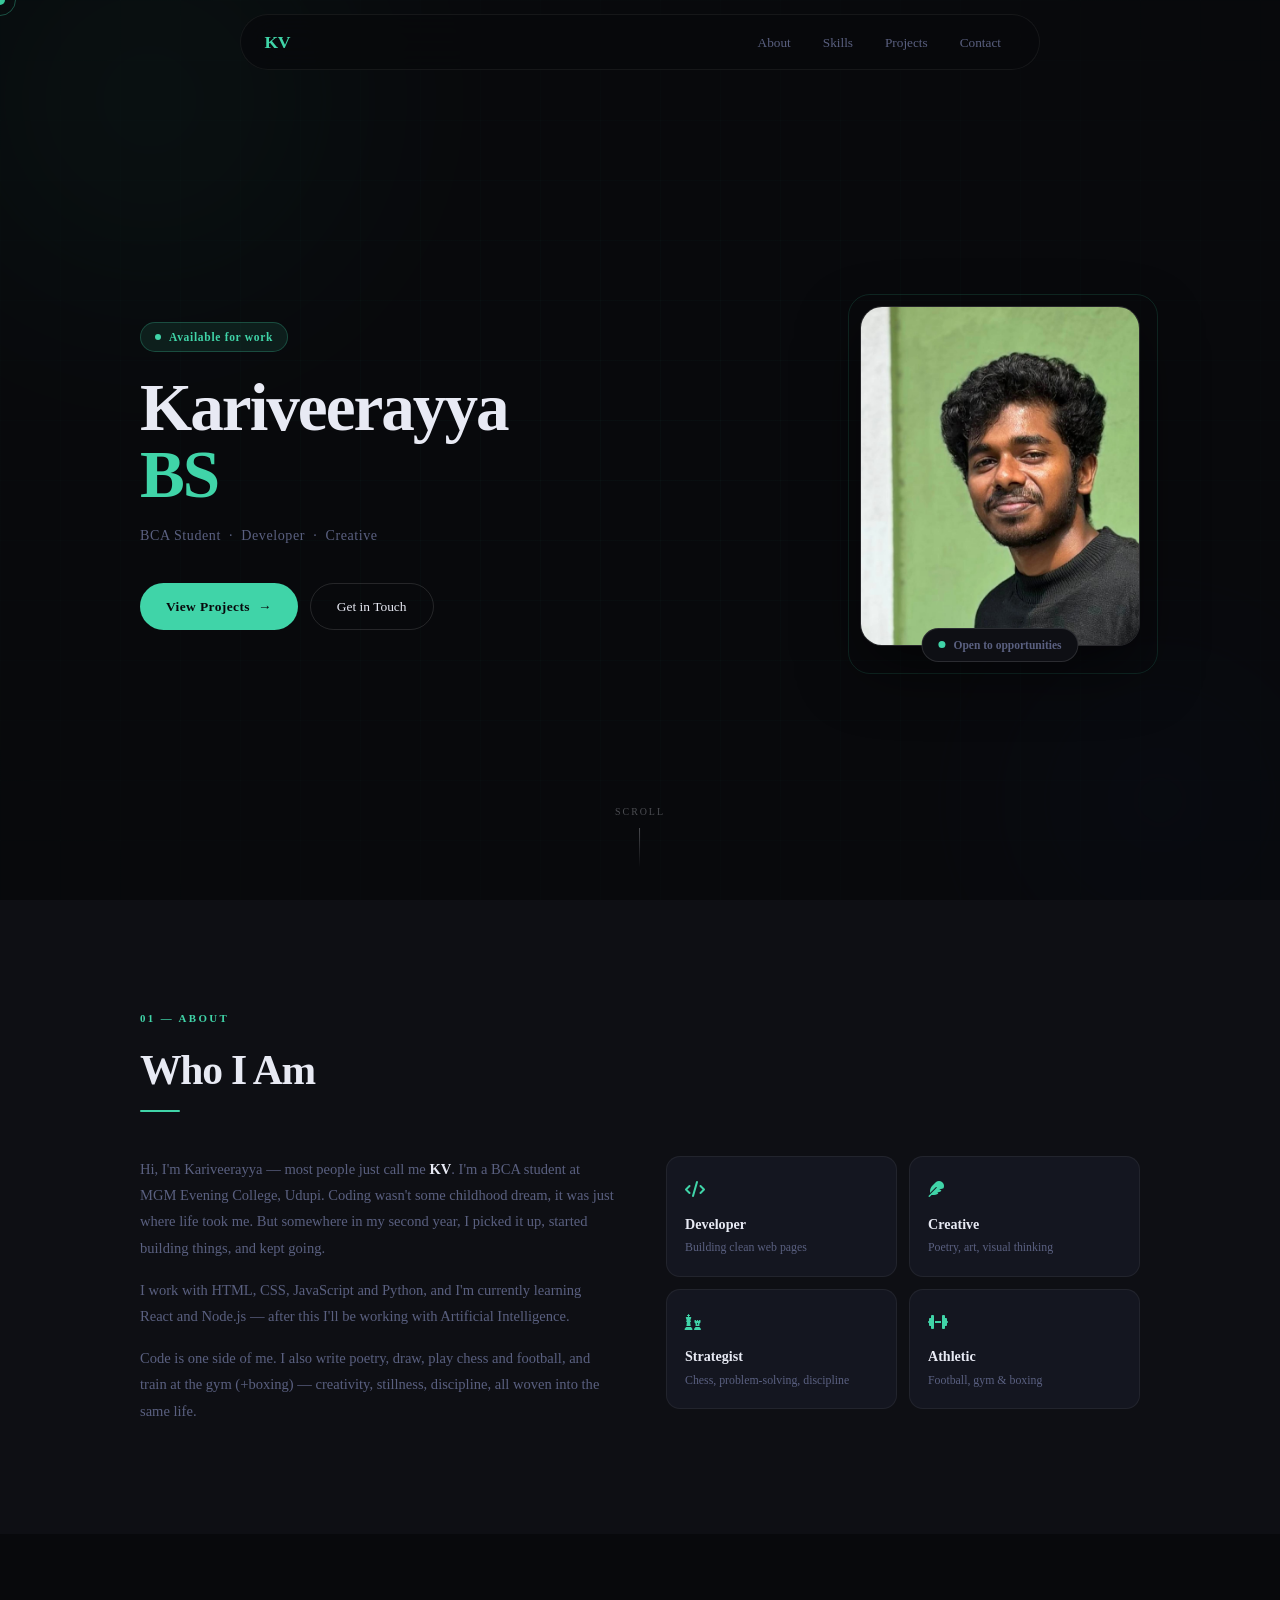
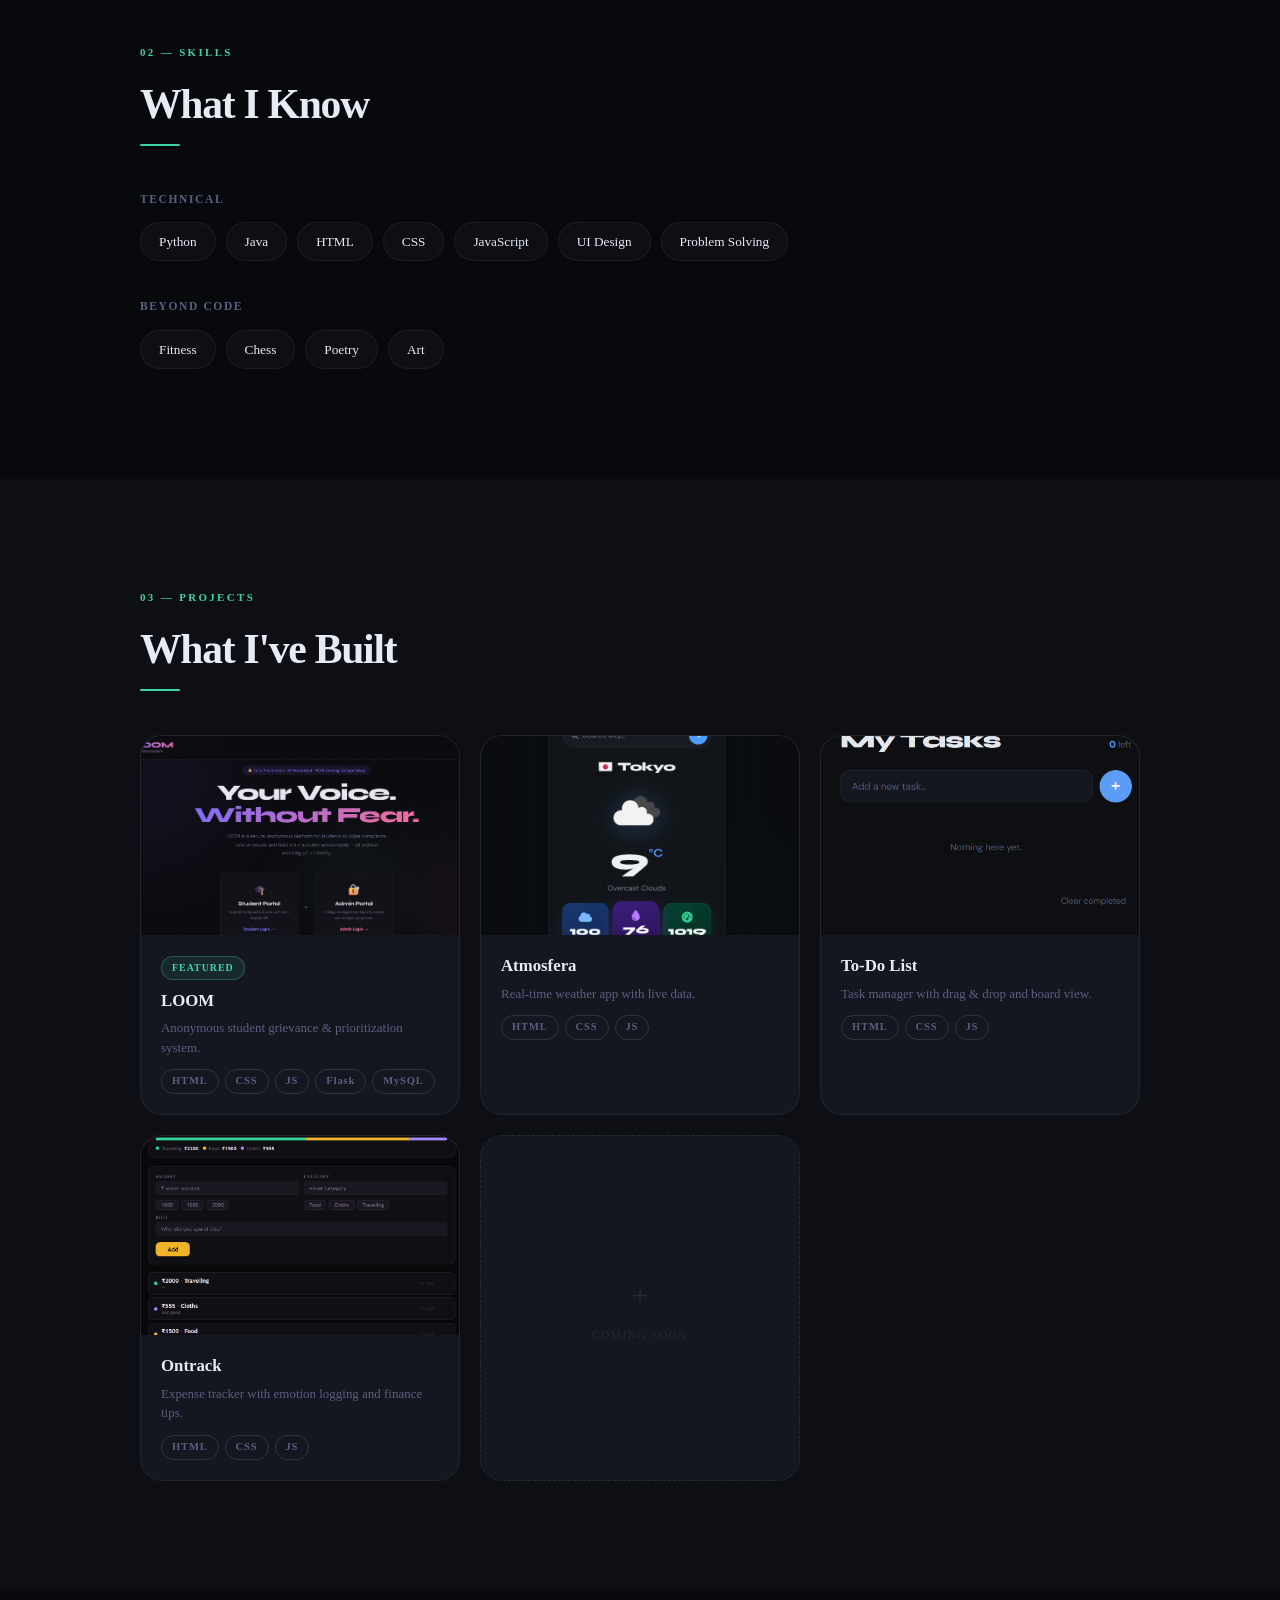
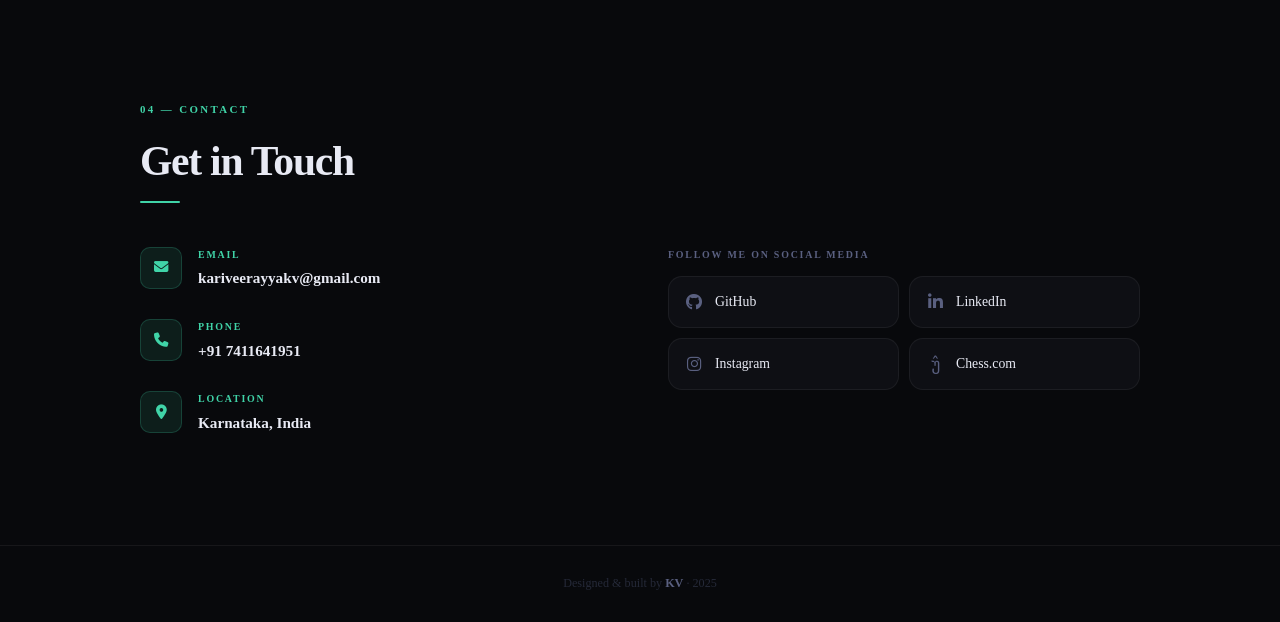
==== commit 75551368: "Update index.html" ====
--- a/index.html
+++ b/index.html
@@ -11,6 +11,7 @@
 
   <div class="cursor" id="cursor"></div>
   <div class="cursor-trail" id="cursorTrail"></div>
+  <div class="floaters" id="floaters"></div>
 
   <header class="navbar" id="navbar">
     <span class="logo">KV</span>
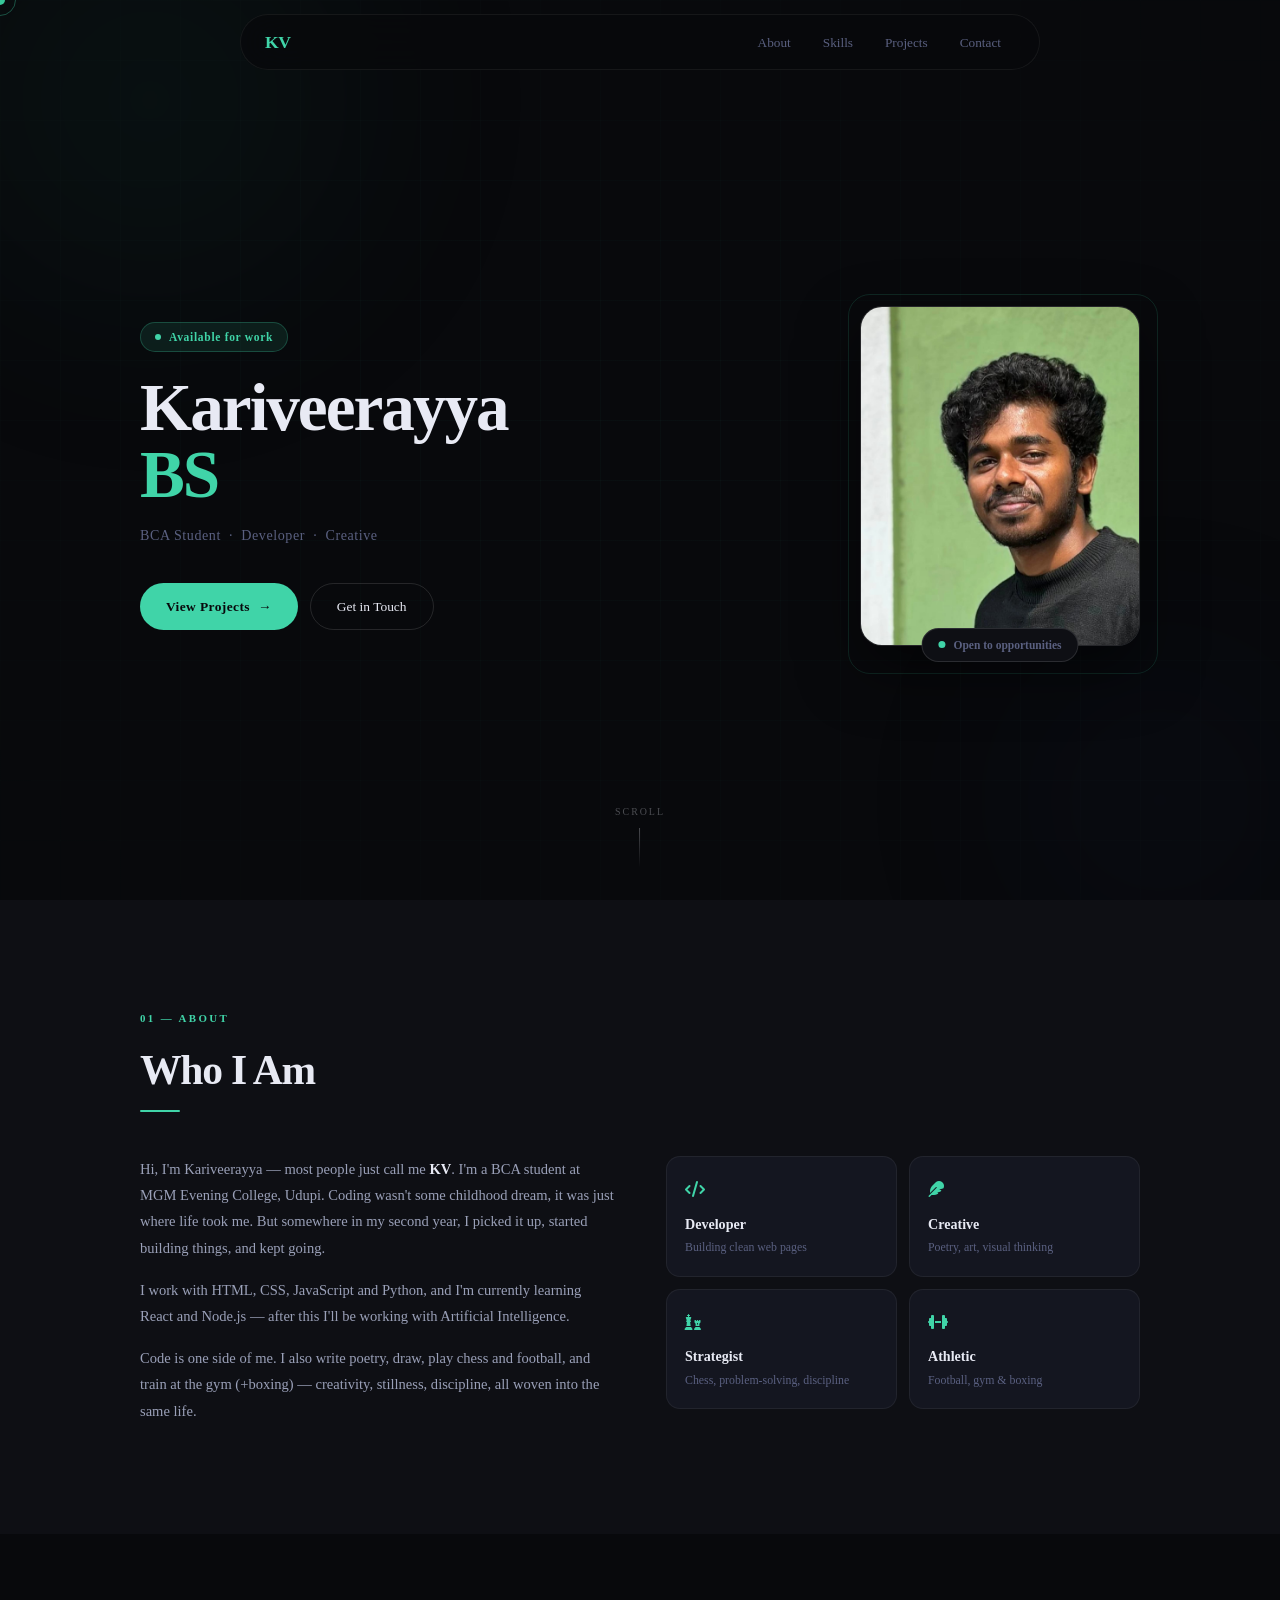
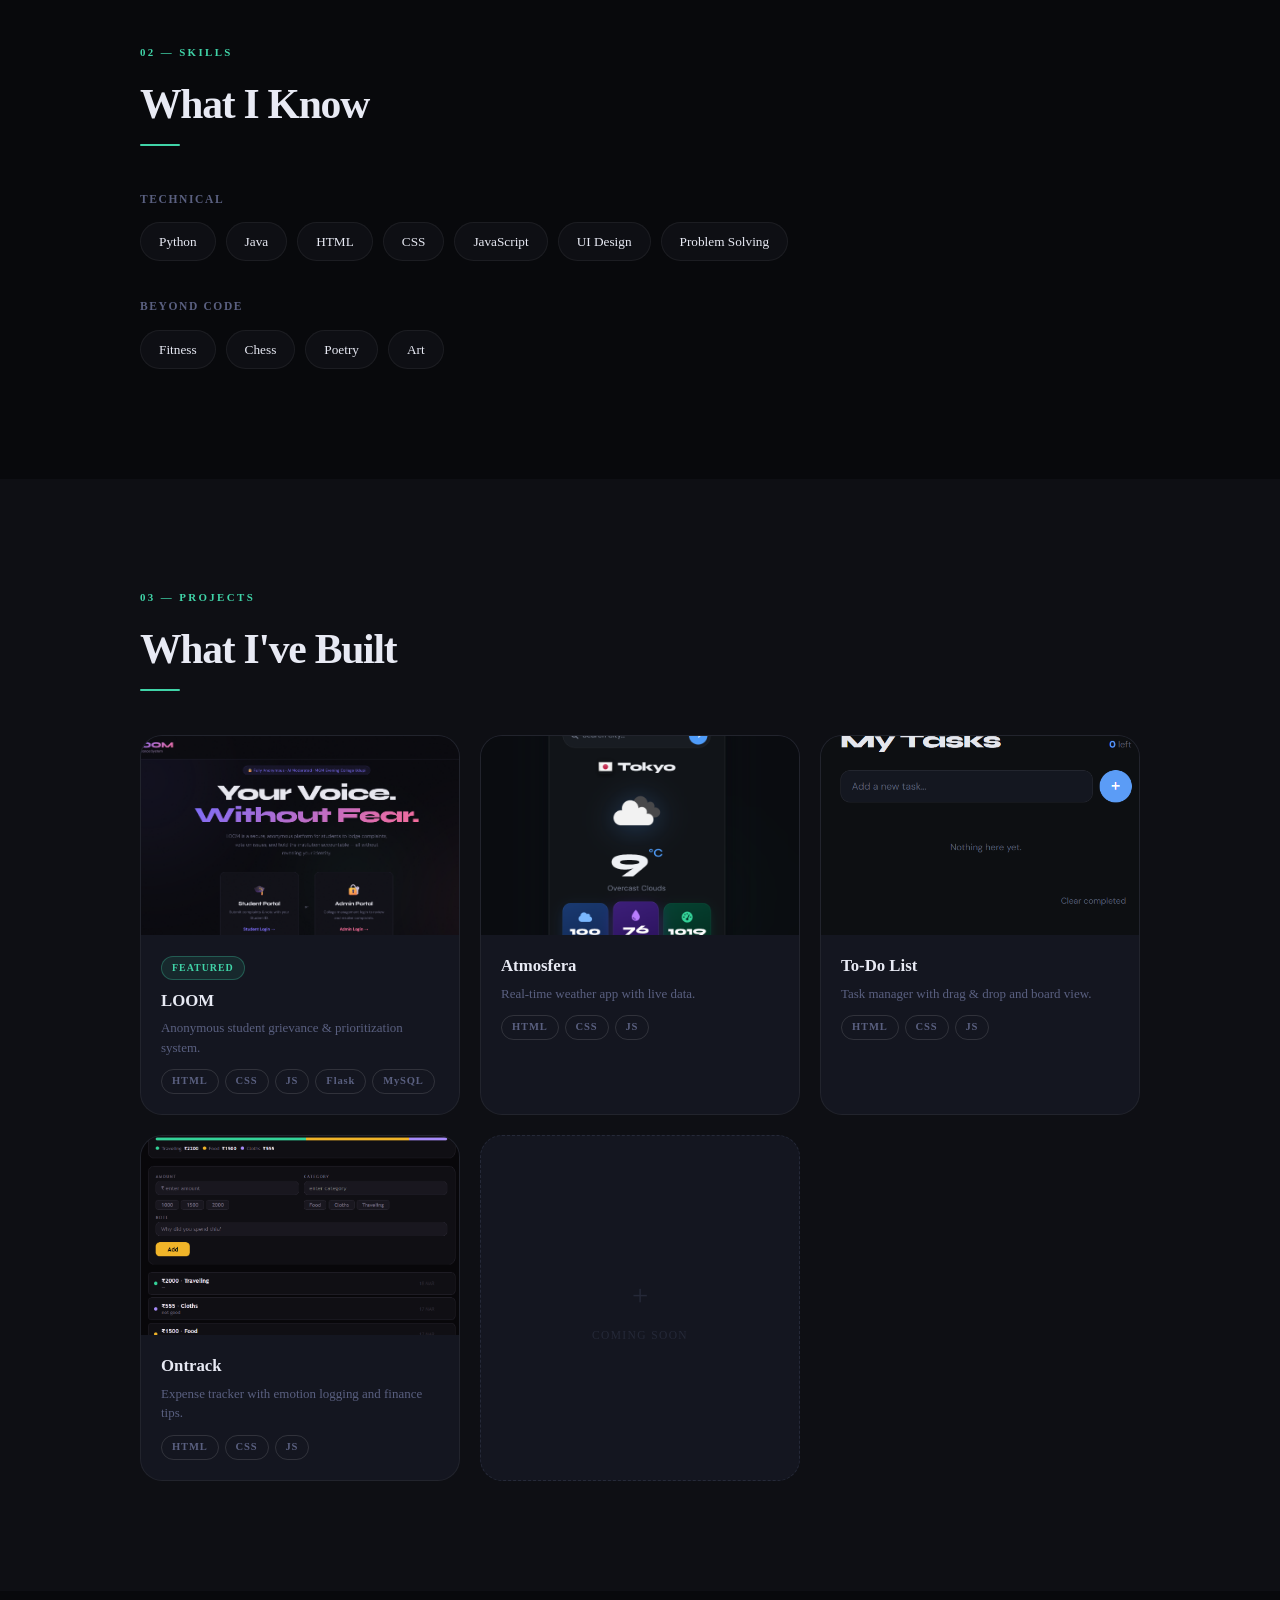
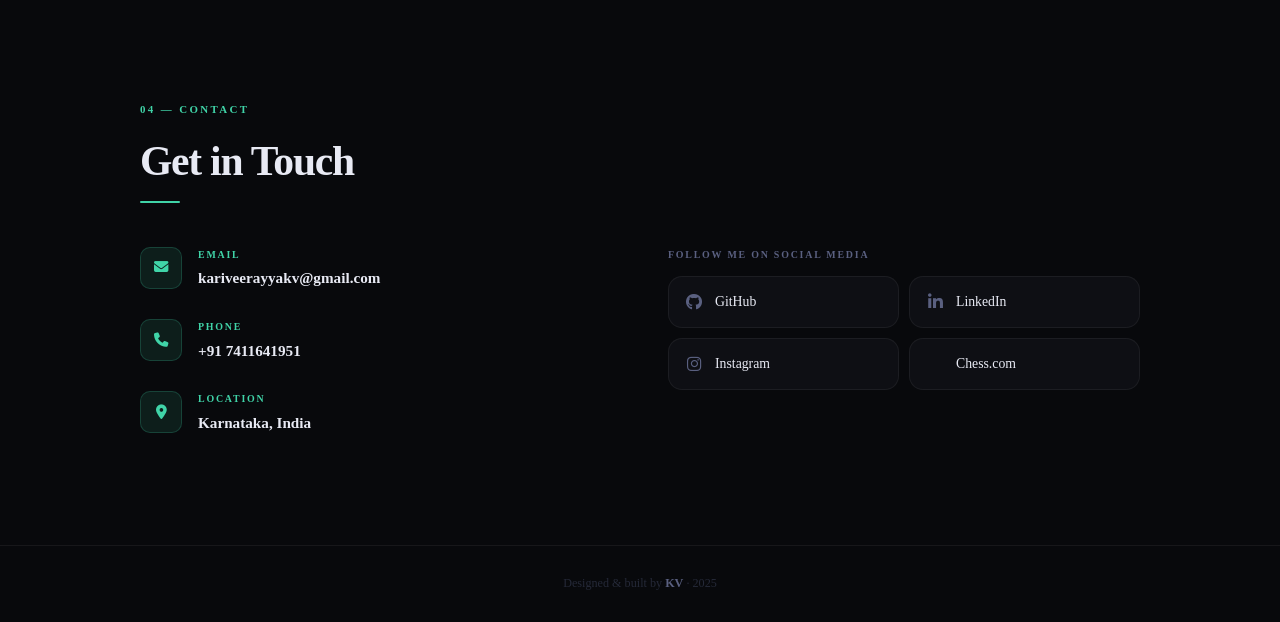
==== commit 5117daa3: "Update index.html" ====
--- a/index.html
+++ b/index.html
@@ -247,7 +247,7 @@
               <i class="fa-brands fa-instagram"></i><span>Instagram</span>
             </a>
             <a href="https://www.chess.com/member/kv_51" class="social-card" target="_blank">
-              <i class="fa-brands fa-chess-knight"></i><span>Chess.com</span>
+              <i ♞></i><span>Chess.com</span>
             </a>
           </div>
         </div>
--- a/portfolio.css
+++ b/portfolio.css
@@ -156,6 +156,32 @@
   animation-duration: 22s; animation-delay: -8s;
 }
 
+
+.floaters {
+  position: fixed;
+  inset: 0;
+  pointer-events: none;
+  z-index: 0;
+  overflow: hidden;
+}
+
+.floater {
+  position: absolute;
+  opacity: 0;
+  font-size: 1.4rem;
+  color: rgba(64,212,168,0.25);
+  animation: floatUp var(--dur, 18s) var(--delay, 0s) ease-in-out infinite;
+  user-select: none;
+  filter: blur(0.4px);
+}
+
+@keyframes floatUp {
+  0%   { opacity: 0;    transform: translateY(100vh) rotate(var(--rot0, 0deg)) scale(0.8); }
+  10%  { opacity: 1; }
+  90%  { opacity: 0.6; }
+  100% { opacity: 0;    transform: translateY(-120px) rotate(var(--rot1, 20deg)) scale(1.1); }
+}
+
 @keyframes blobDrift {
   from { transform: translate(0,0) scale(1); }
   to   { transform: translate(40px,30px) scale(1.12); }
@@ -370,7 +396,7 @@
 }
 
 .about-text p {
-  color: var(--muted); margin-bottom: 16px;
+  color: #9aa0b8; margin-bottom: 16px;
   font-size: 0.91rem; line-height: 1.8;
 }
 
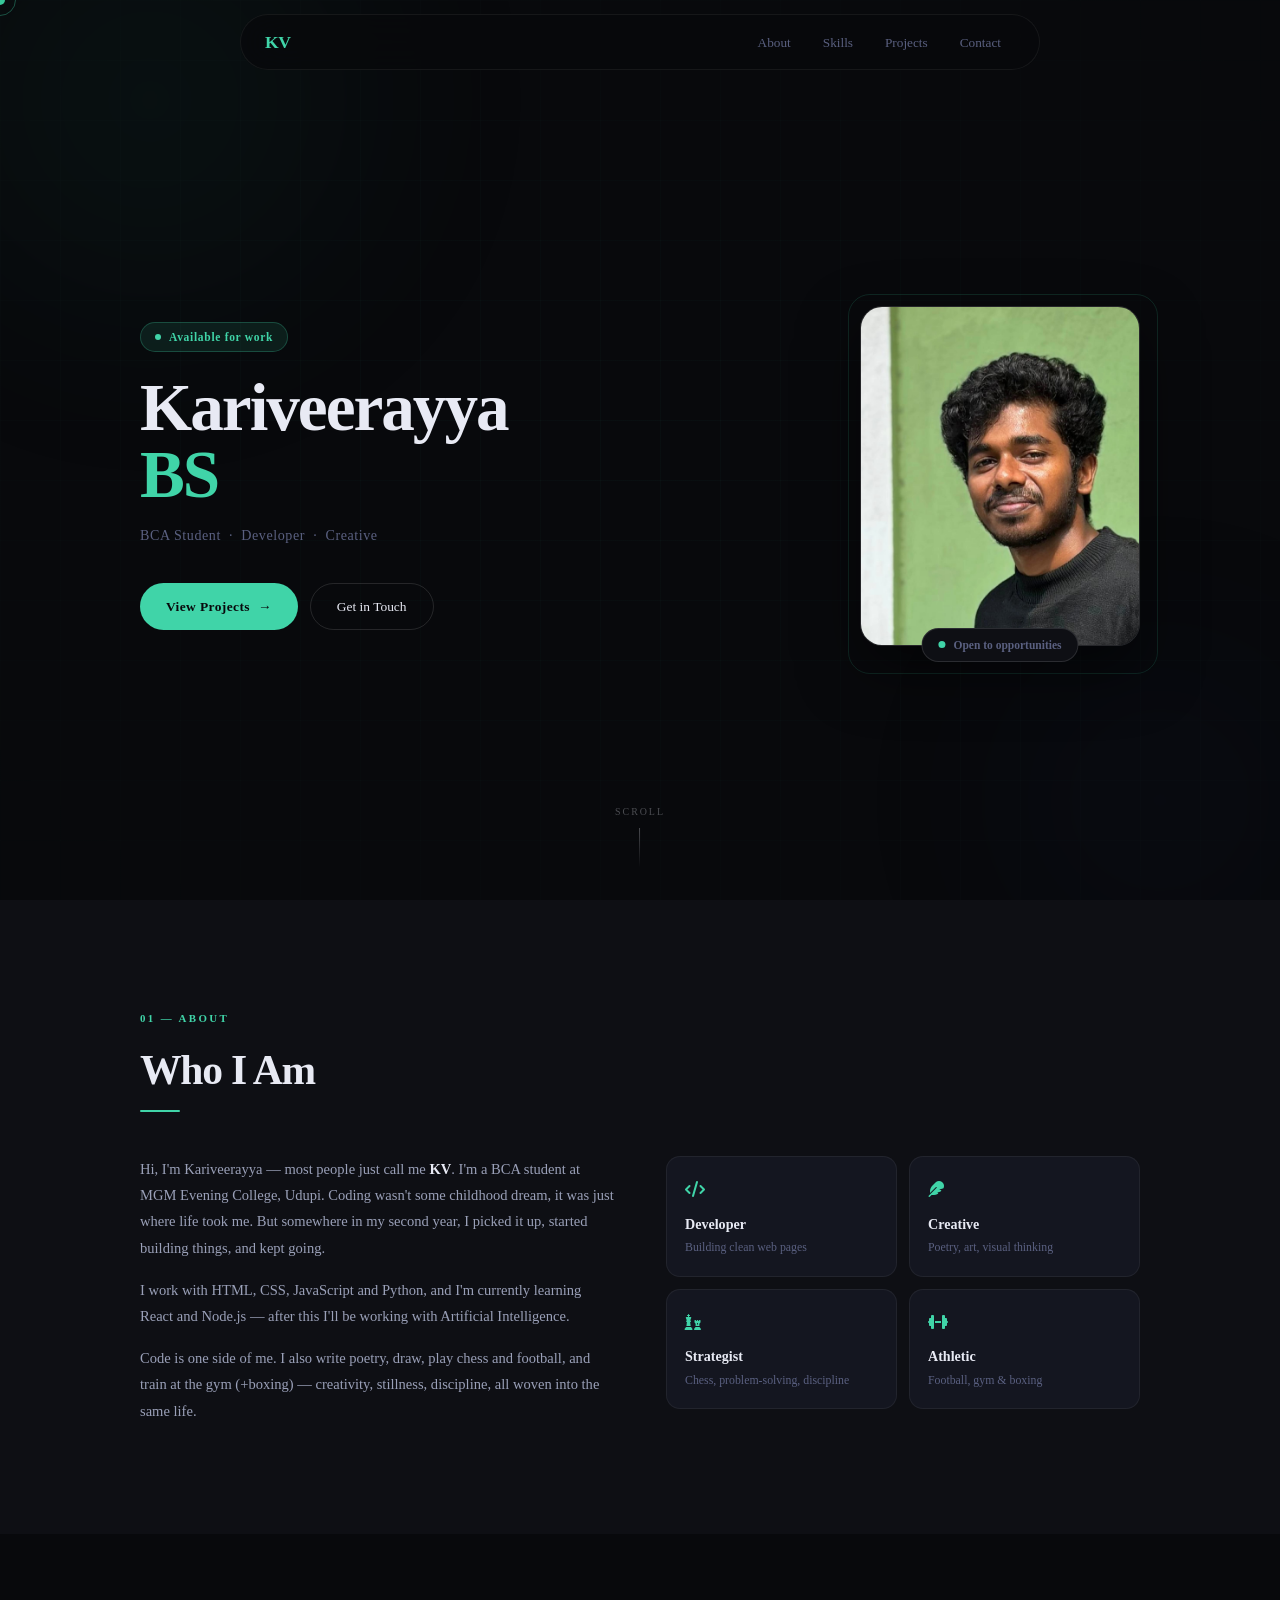
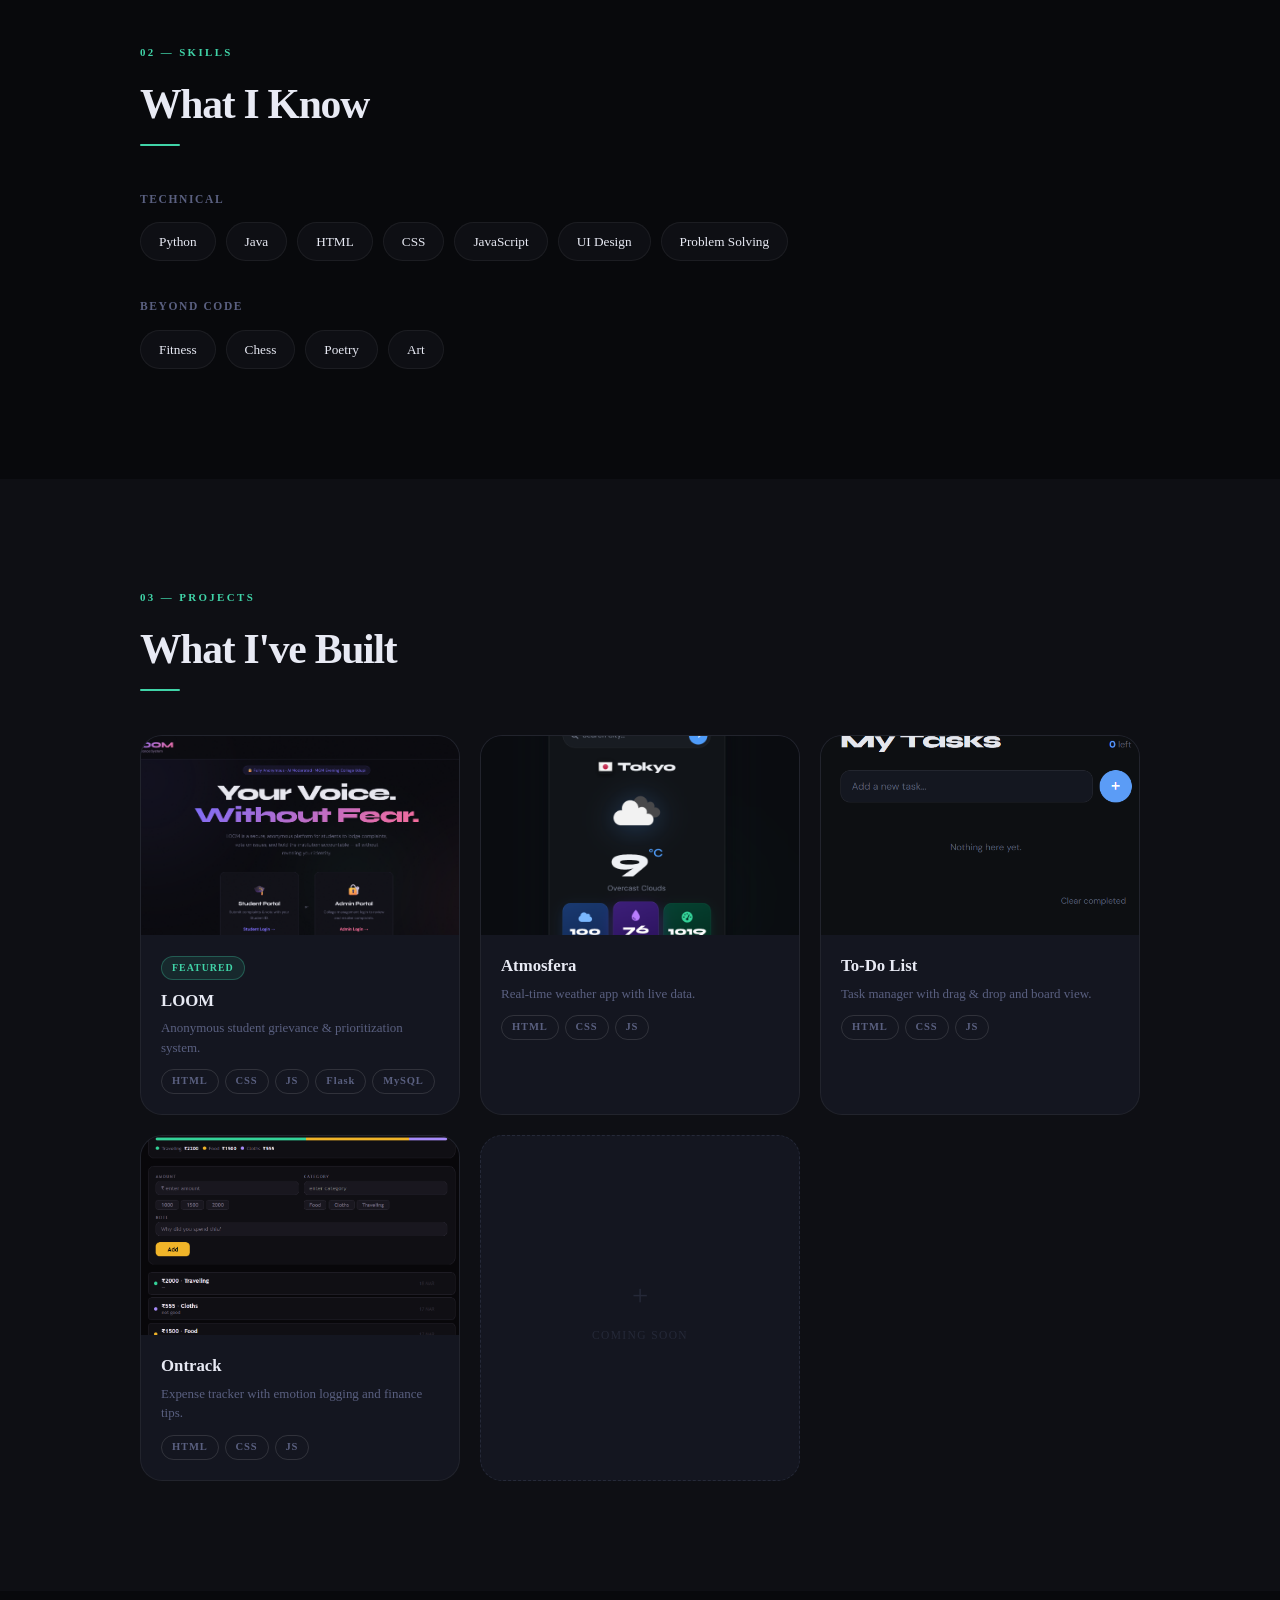
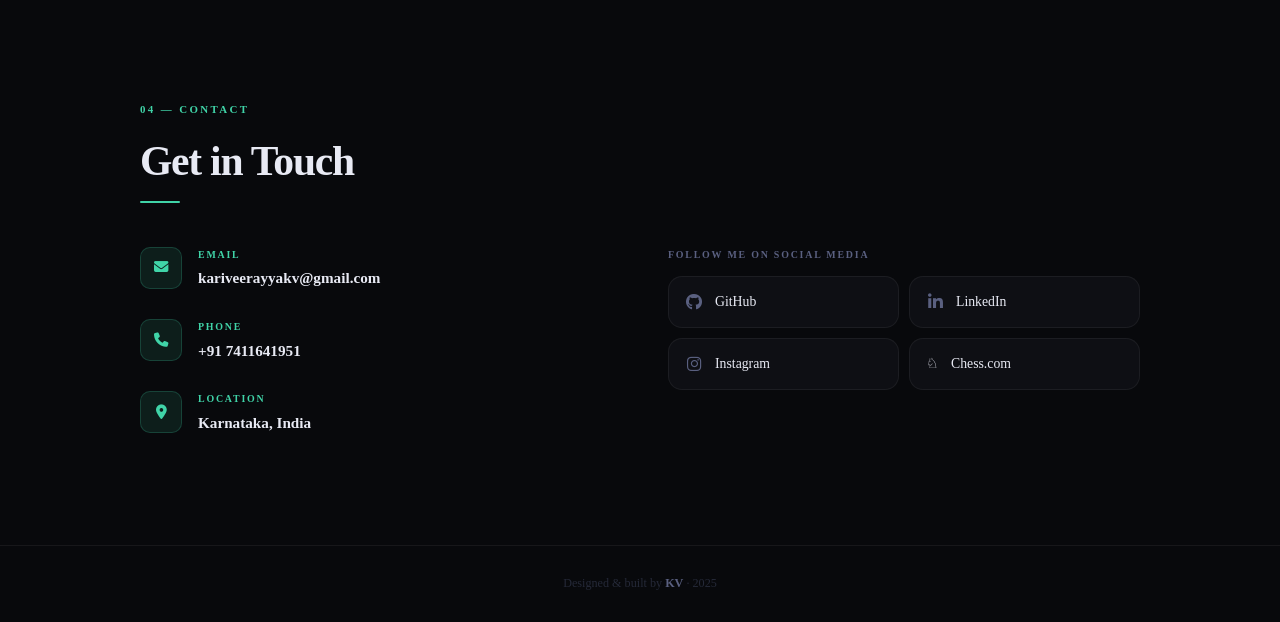
==== commit 1a4018f3: "Update index.html" ====
--- a/index.html
+++ b/index.html
@@ -247,7 +247,7 @@
               <i class="fa-brands fa-instagram"></i><span>Instagram</span>
             </a>
             <a href="https://www.chess.com/member/kv_51" class="social-card" target="_blank">
-              <i ♞></i><span>Chess.com</span>
+            <span>♘</span><span>Chess.com</span>
             </a>
           </div>
         </div>
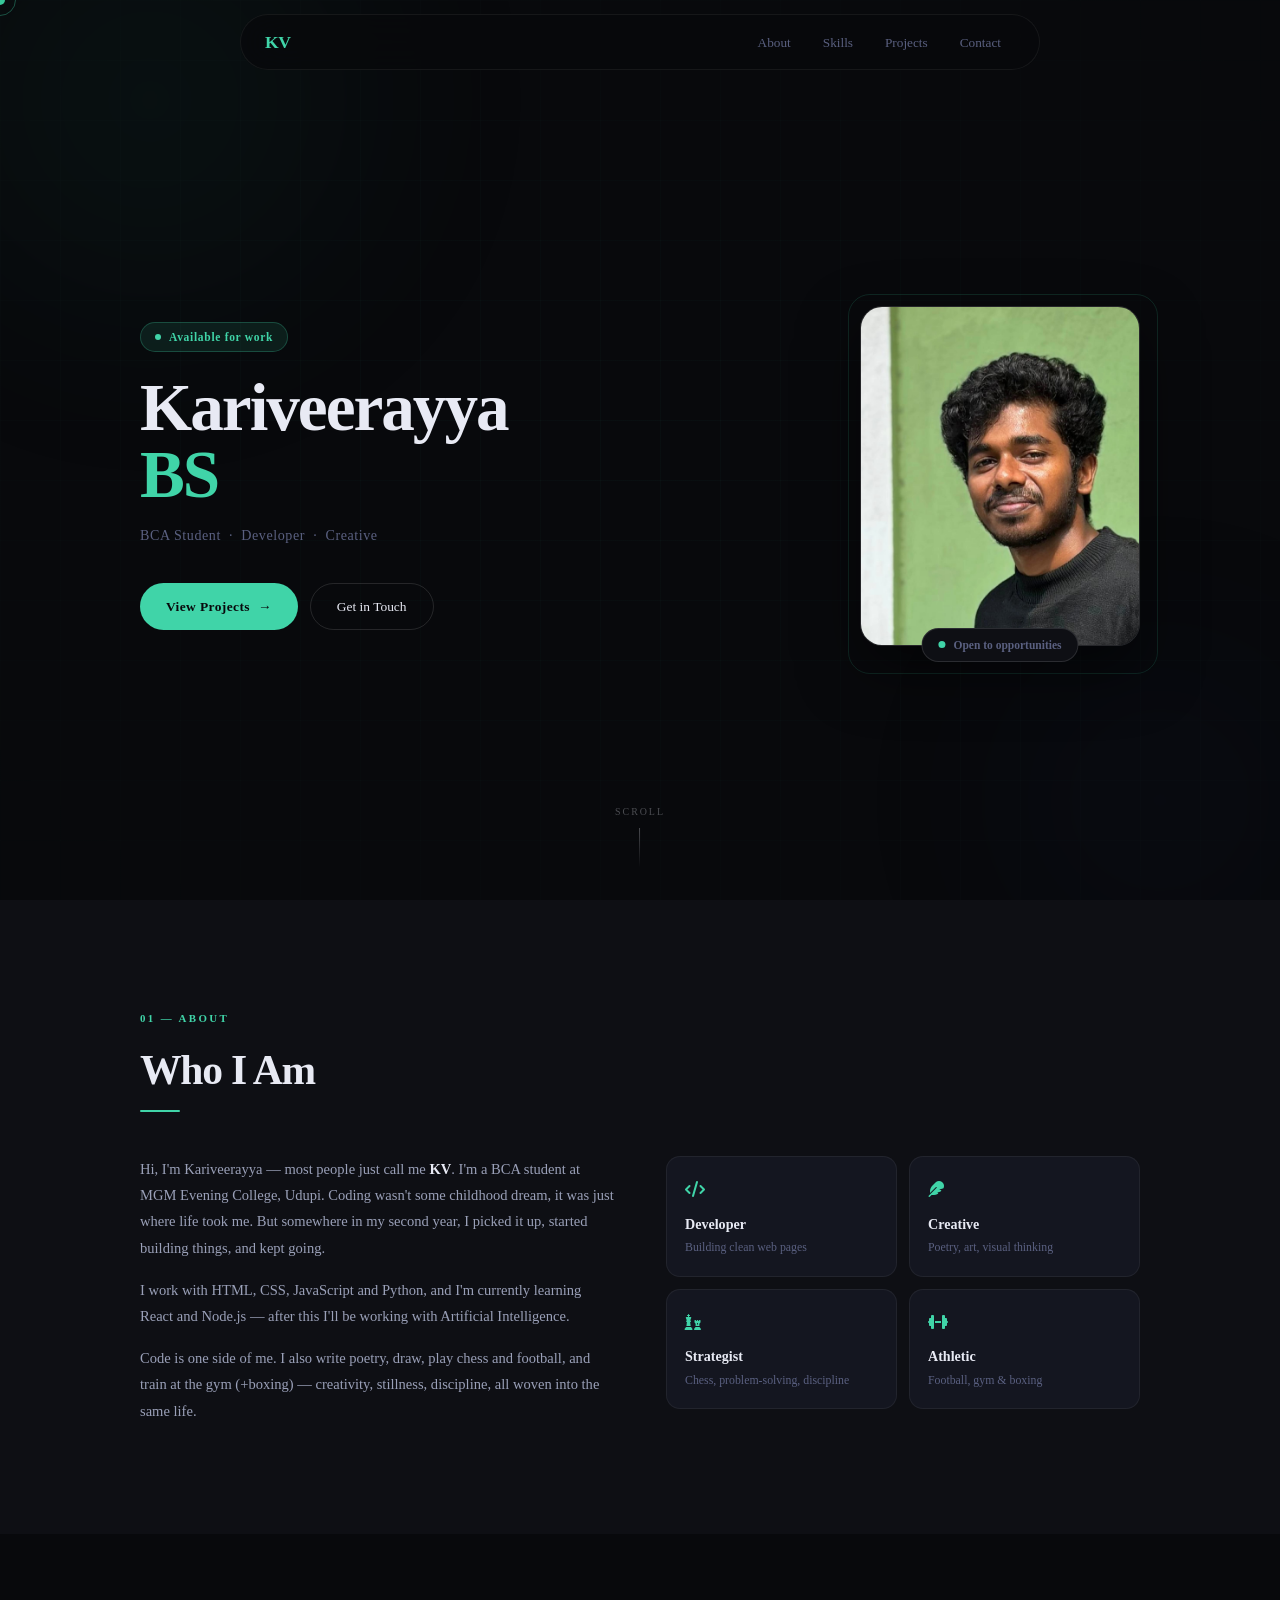
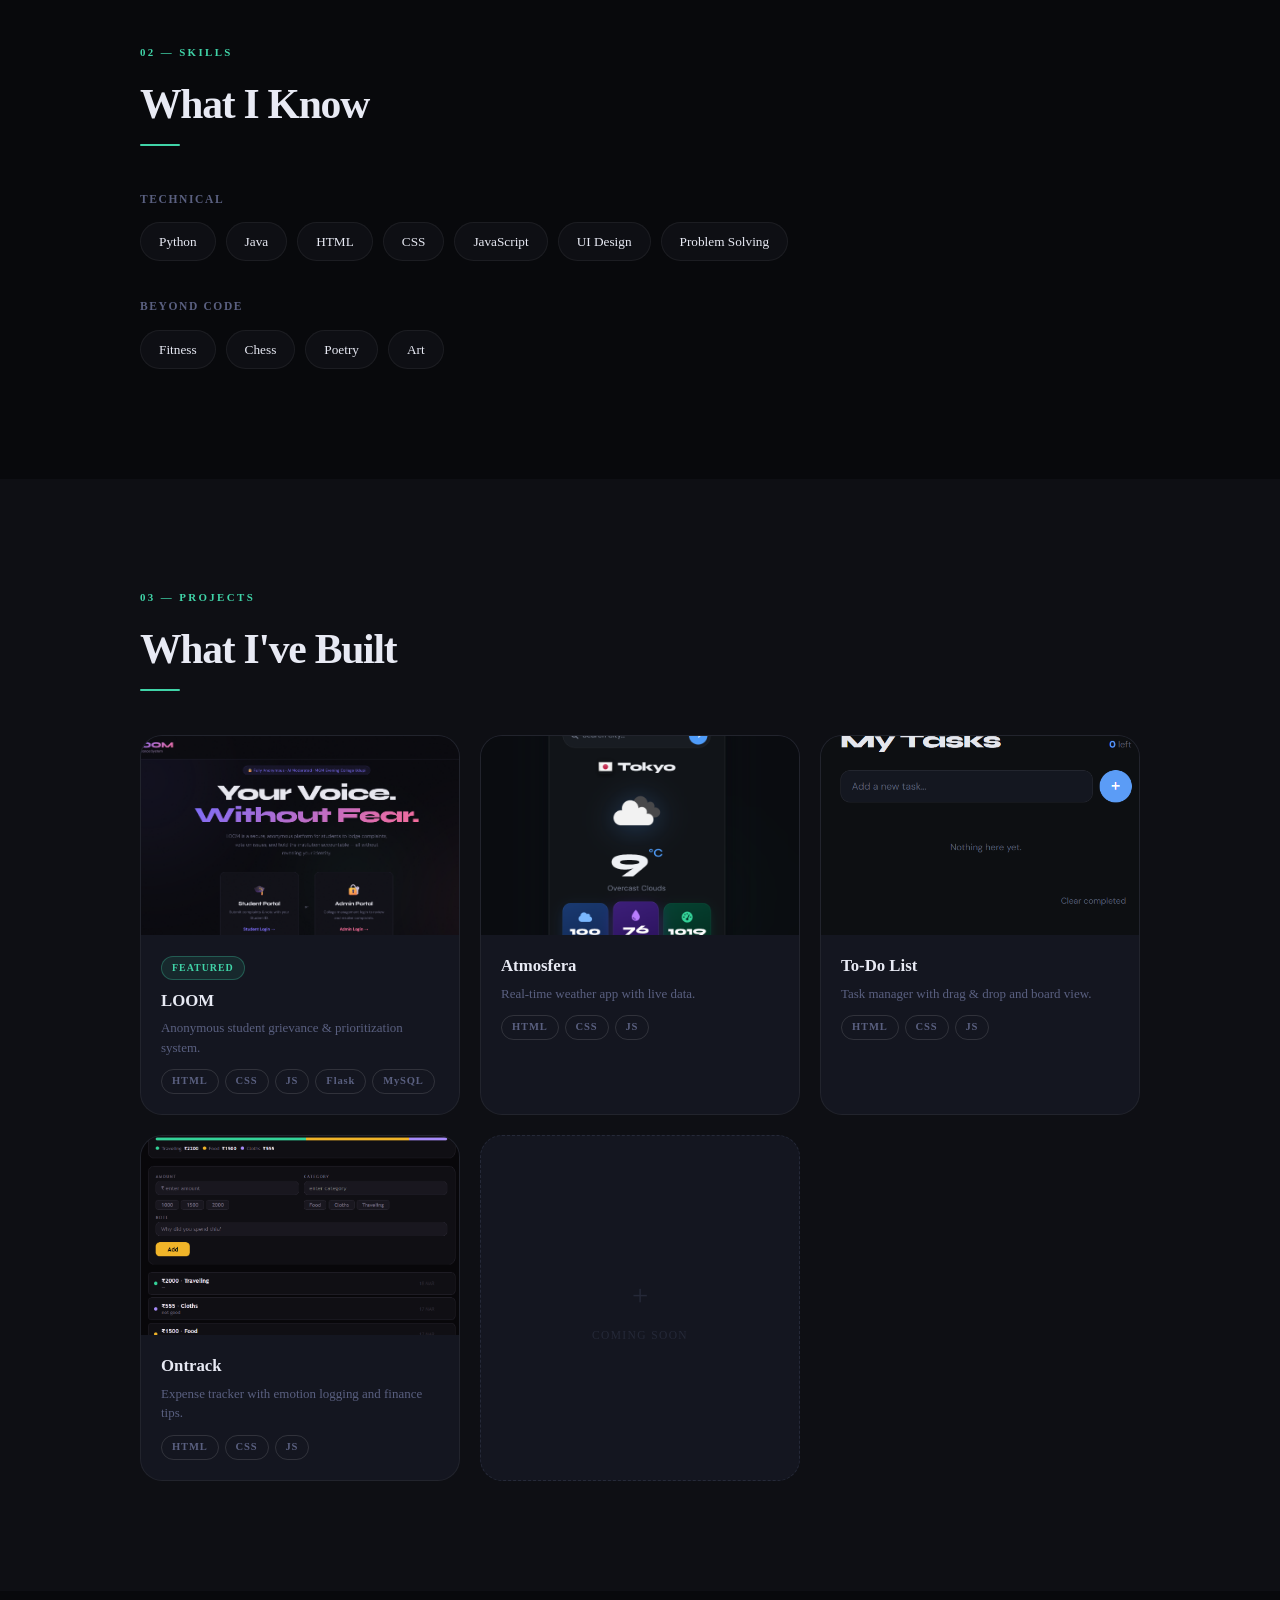
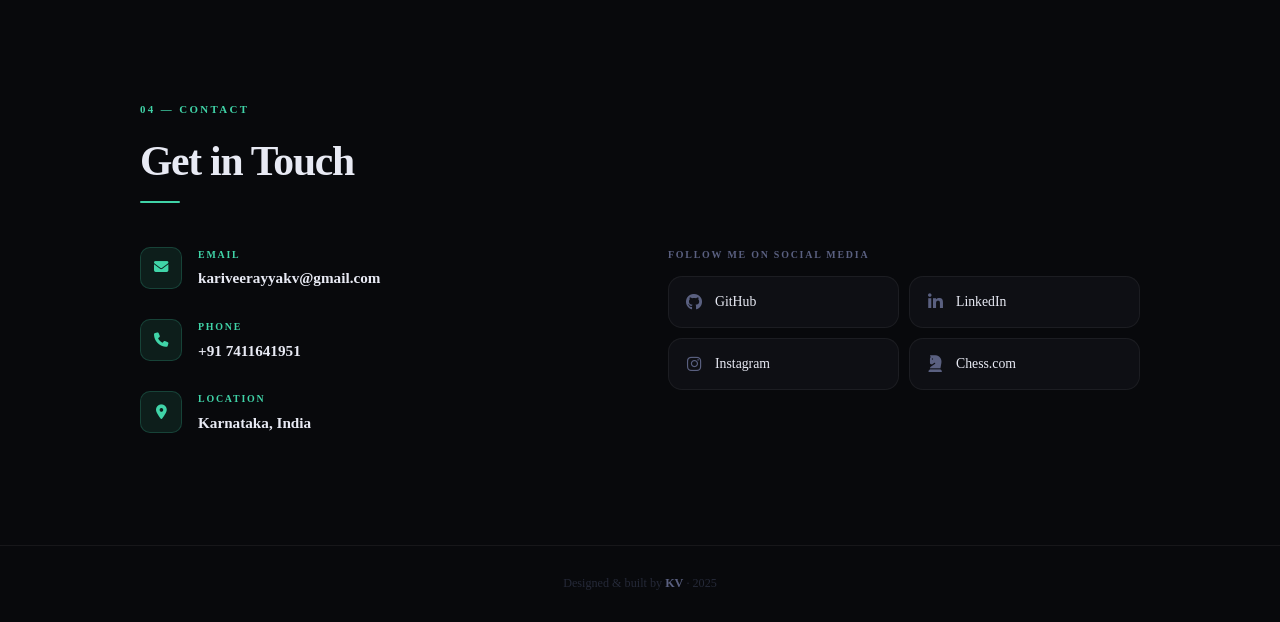
==== commit b8172e65: "Update index.html" ====
--- a/index.html
+++ b/index.html
@@ -247,7 +247,7 @@
               <i class="fa-brands fa-instagram"></i><span>Instagram</span>
             </a>
             <a href="https://www.chess.com/member/kv_51" class="social-card" target="_blank">
-            <span>♘</span><span>Chess.com</span>
+            <i class="fa-solid fa-chess-knight"></i><span>Chess.com</span>
             </a>
           </div>
         </div>
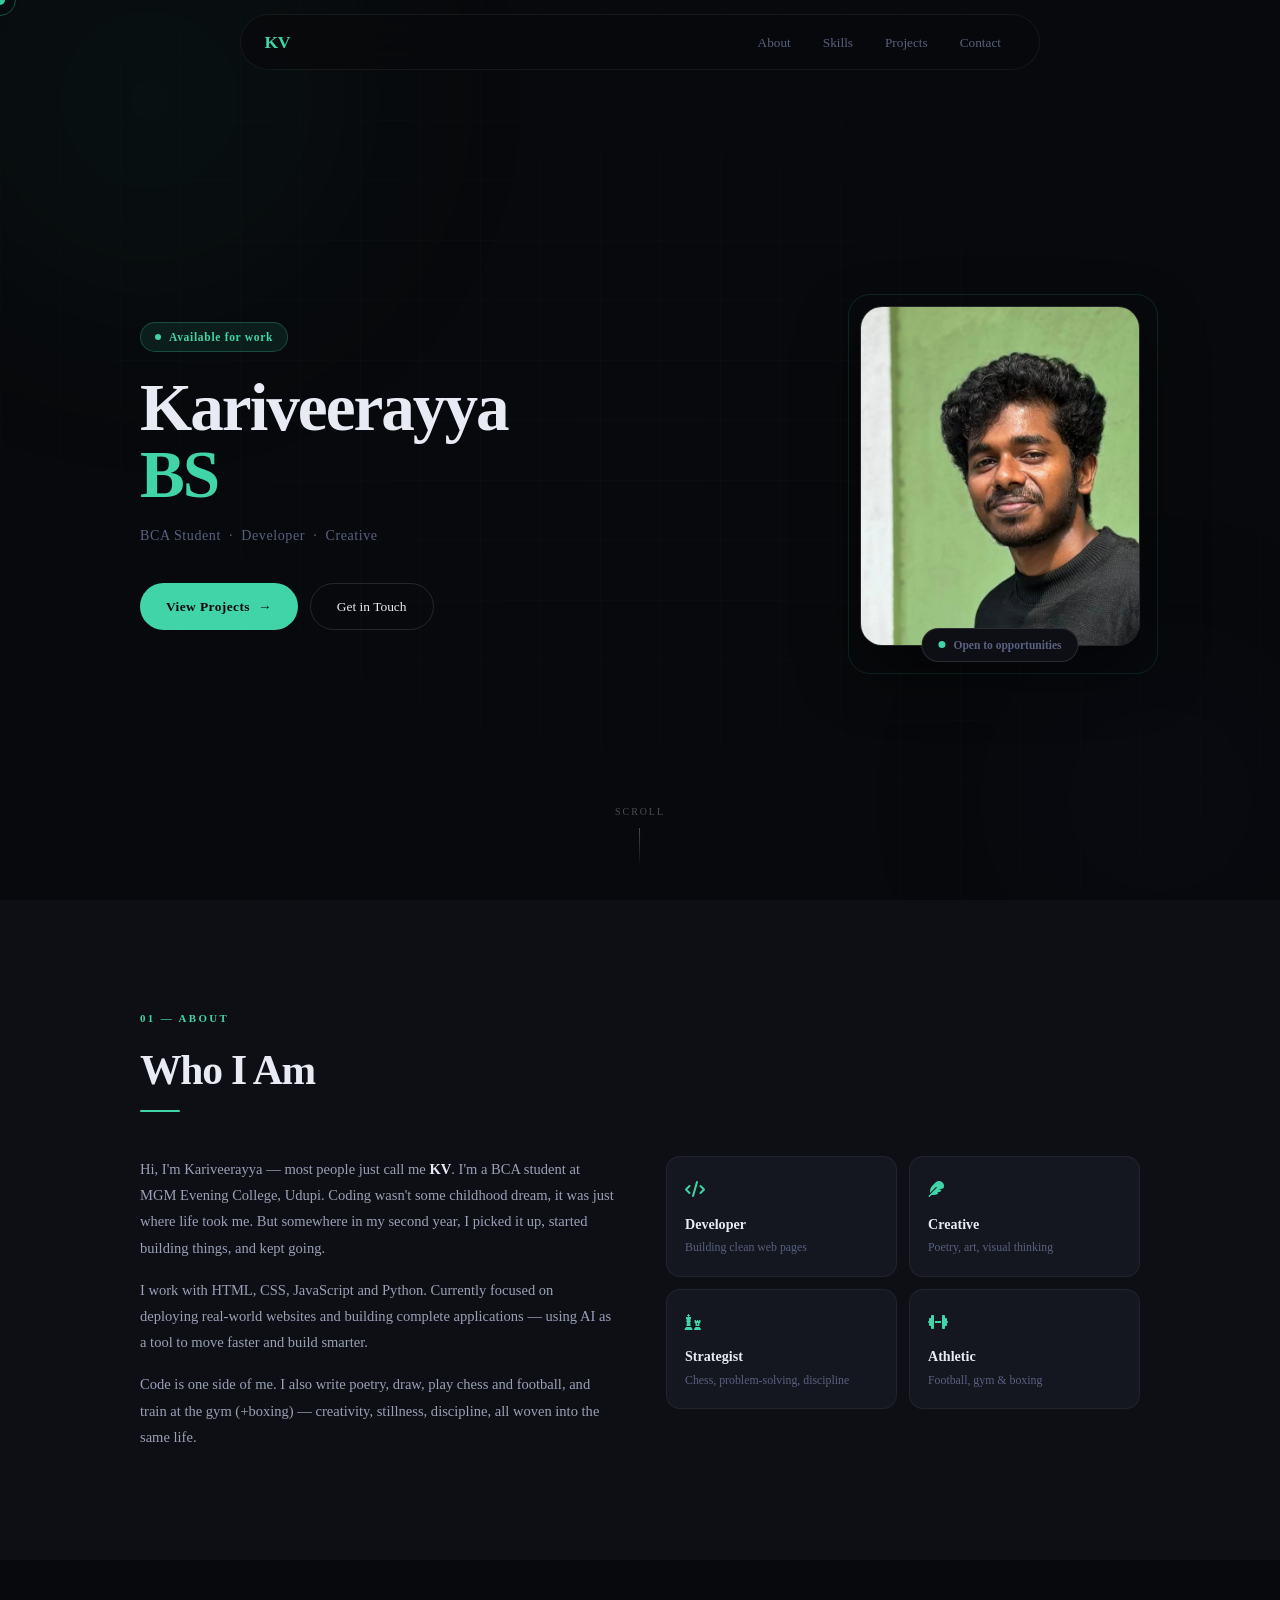
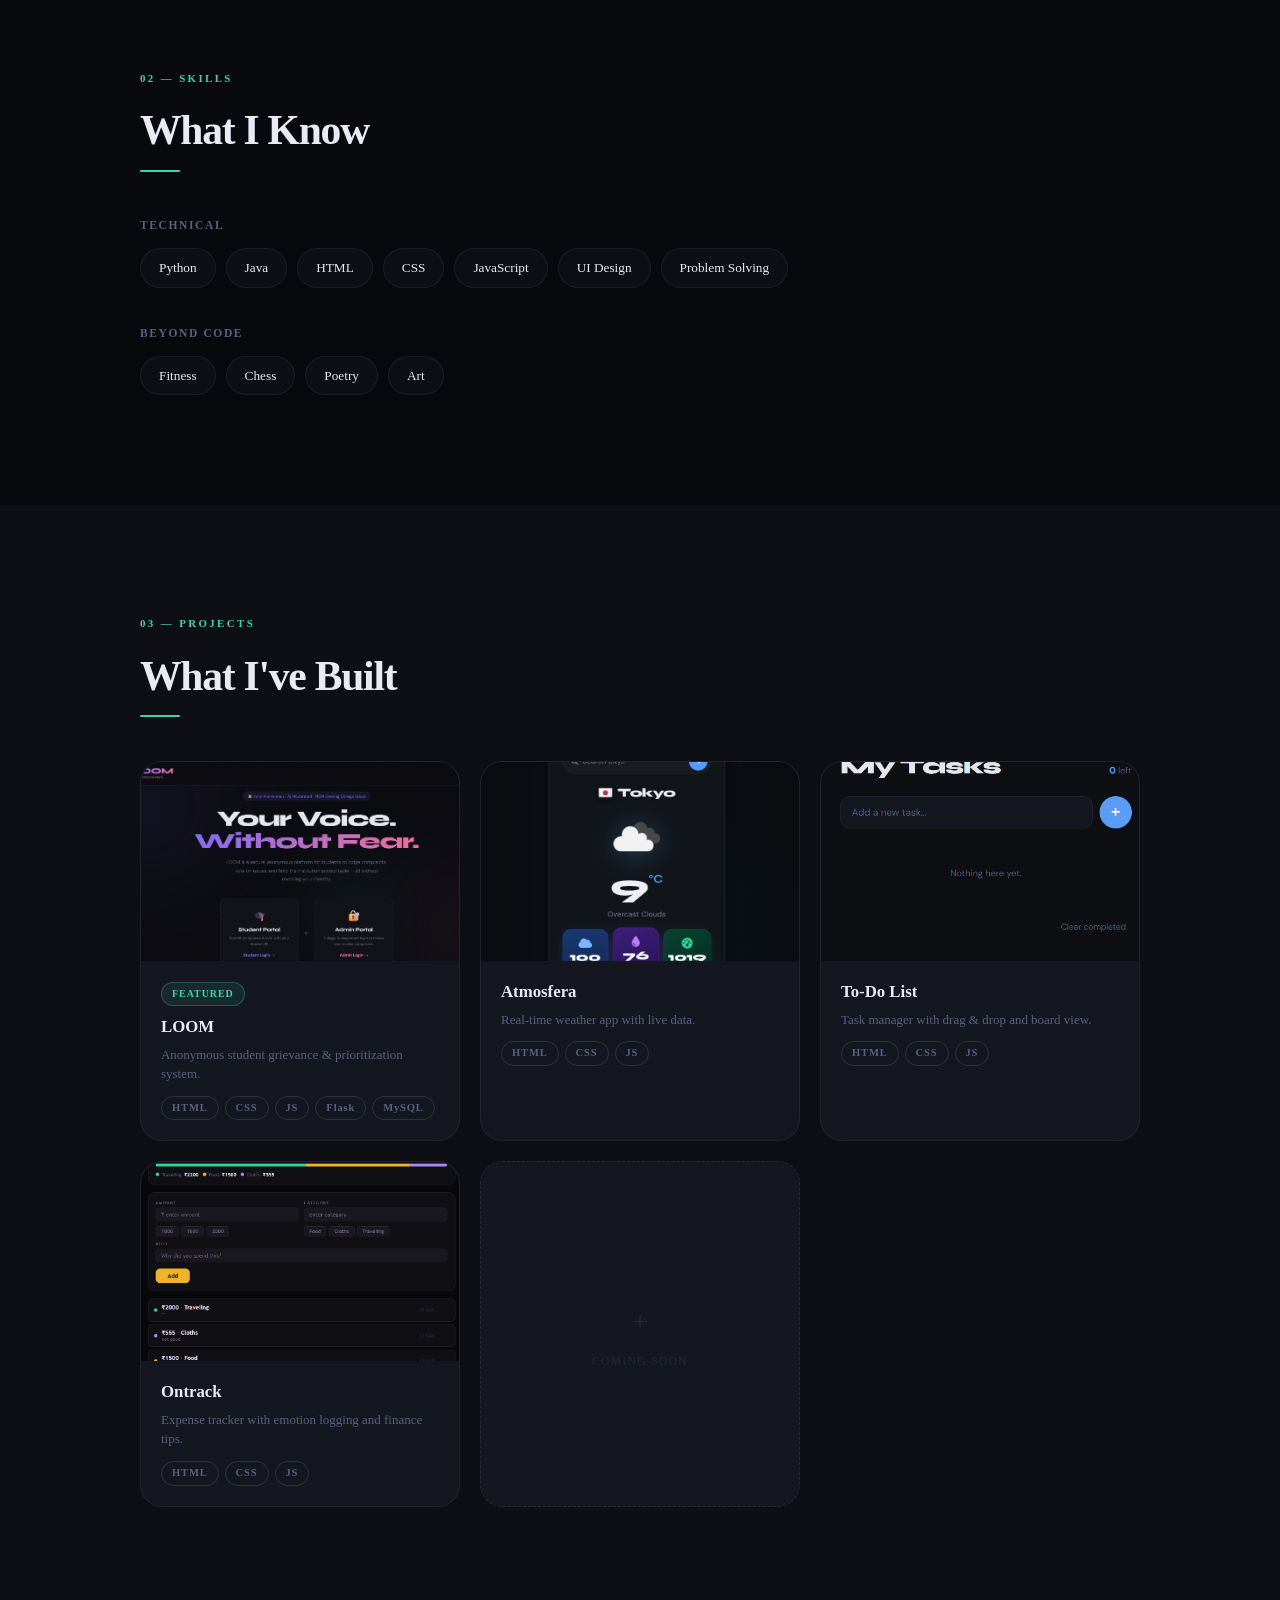
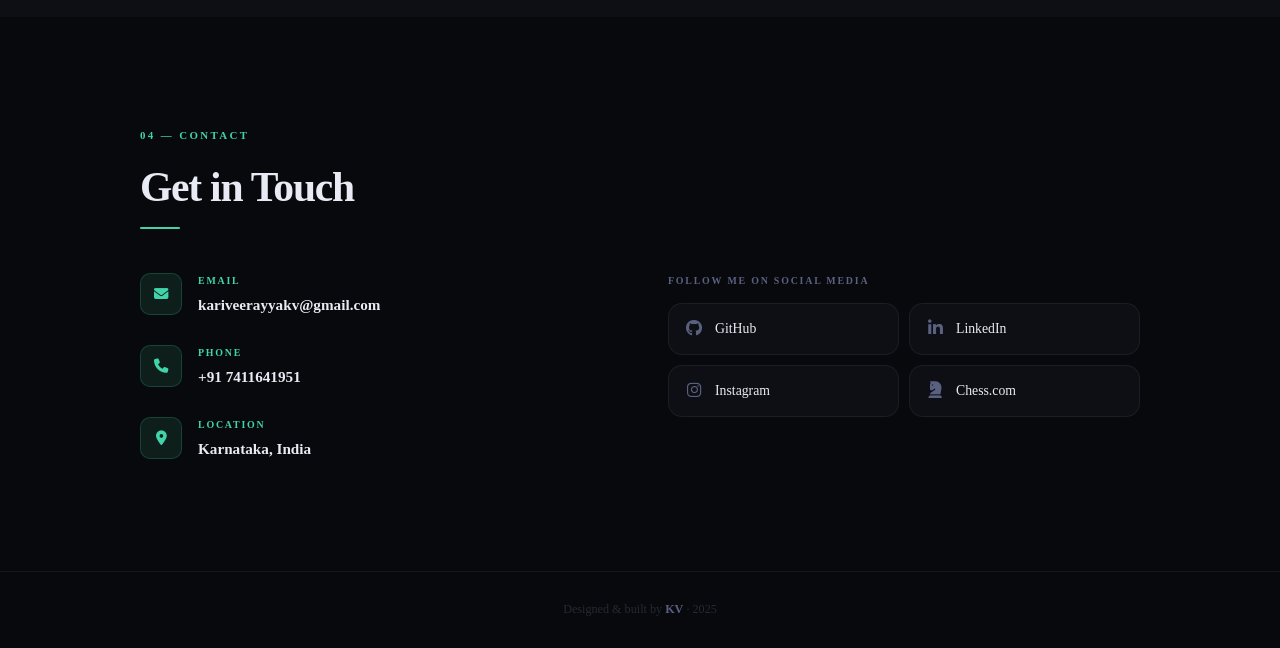
==== commit 9f2a0c6e: "Update index.html" ====
--- a/index.html
+++ b/index.html
@@ -71,7 +71,7 @@
       <div class="about-grid">
         <div class="about-text">
           <p>Hi, I'm Kariveerayya — most people just call me <strong>KV</strong>. I'm a BCA student at MGM Evening College, Udupi. Coding wasn't some childhood dream, it was just where life took me. But somewhere in my second year, I picked it up, started building things, and kept going.</p>
-          <p>I work with HTML, CSS, JavaScript and Python, and I'm currently learning React and Node.js — after this I'll be working with Artificial Intelligence.</p>
+          <p>I work with HTML, CSS, JavaScript and Python. Currently focused on deploying real-world websites and building complete applications — using AI as a tool to move faster and build smarter.</p>
           <p>Code is one side of me. I also write poetry, draw, play chess and football, and train at the gym (+boxing) — creativity, stillness, discipline, all woven into the same life.</p>
         </div>
         <div class="about-cards">
